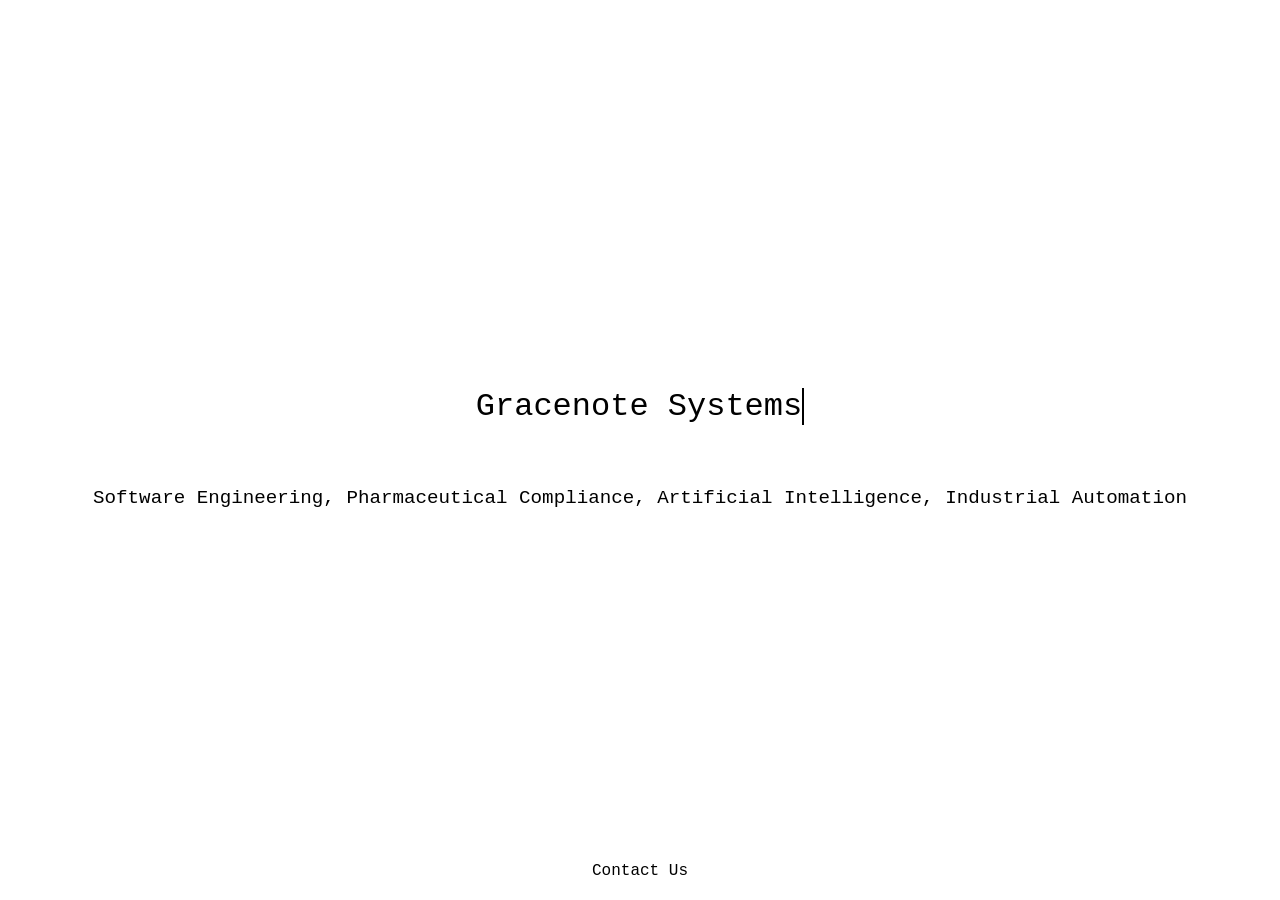
==== index.html @ 22320047 "added doc" ====
<!DOCTYPE html>
<html lang="en">

<head>
    <meta charset="UTF-8">
    <meta name="viewport" content="width=device-width, initial-scale=1.0">
    <title>Gracenote Systems</title>
    <style>
        /* Global styles */
        body {
            font-family: "Courier New", Courier, monospace;
            background-color: white;
            color: black;
            display: flex;
            justify-content: center;
            align-items: center;
            flex-direction: column;
            min-height: 100vh;
            margin: 0;
            padding: 0;
            position: relative;
            overflow: hidden;
        }

        /* Watermark effect */
        body::before {
            content: '';
            position: absolute;
            top: 0;
            left: 0;
            right: 0;
            bottom: 0;
            /* Uncomment the next line and provide image path for watermark */
            /* background-image: url('Fmajor.jpg'); */
            background-size: cover;
            background-repeat: no-repeat;
            background-position: center;
            opacity: 0.1;
            z-index: -1;
        }

        /* Main container for the typing effect */
        .container {
            text-align: center;
            font-size: 2em;
            font-family: "Courier New", Courier, monospace;
            position: relative;
            z-index: 1;
            padding: 20px;
            border-radius: 5px;
        }

        /* Typing effect */
        .typing {
            display: inline-block;
            overflow: hidden;
            white-space: nowrap;
            border-right: 2px solid black;
            animation: typing 3s steps(20, end) forwards, blink 0.7s step-end infinite;
        }

        @keyframes typing {
            from {
                width: 0;
            }

            to {
                width: 17ch;
            }
        }

        @keyframes blink {
            50% {
                border-color: transparent;
            }
        }

        /* Subtitle styling */
        .subtitle {
            text-align: center;
            margin-top: 10px;
            font-size: 1.2em;
            line-height: 1.5;
        }

        /* Navbar styling */
        .navbar {
            position: fixed;
            bottom: 20px;
            width: 100%;
            display: flex;
            justify-content: center;
            gap: 2em;
            z-index: 2;
        }

        .navbar a {
            text-decoration: none;
            color: black;
            font-weight: normal;
            font-size: 1em;
            transition: color 0.3s;
        }

        .navbar a:hover {
            color: limeblack;
        }

        /* Section styles for each page */
        section {
            height: 100vh;
            display: flex;
            justify-content: center;
            align-items: center;
            text-align: center;
            padding: 20px;
            background-color: #111;
            color: white;
        }

        /* Responsive design */
        @media (max-width: 768px) {
            .container {
                font-size: 1.5em;
                /* Scale down the text for smaller screens */
            }

            .subtitle {
                font-size: 1em;
                /* Adjust subtitle font size */
            }

            .navbar a {
                font-size: 0.9em;
                /* Slightly reduce navbar font size on smaller screens */
            }
        }

        @media (max-width: 480px) {
            .container {
                font-size: 1.2em;
                /* Further reduce for very small screens */
            }

            .subtitle {
                font-size: 0.9em;
            }

            .navbar a {
                font-size: 0.8em;
                /* Make navbar font smaller for better fit */
            }
        }
        /* Add this to the existing <style> section */

        /* Bounce animation */
        @keyframes bounce {
            0%, 20%, 50%, 80%, 100% {
                transform: translateY(0);
            }
            40% {
                transform: translateY(-30px);
            }
            60% {
                transform: translateY(-15px);
            }
        }

        /* Apply the bounce animation to the "Contact Us" link */
        .navbar a#email-link {
            animation: bounce 2s infinite 7s;
        }
    </style>
</head>

<body>

    <!-- Typing animation container -->
    <div class="container">
        <span class="typing">Gracenote Systems</span>
    </div>

    <!-- Subtitle below typing effect -->
    <div class="subtitle">
        <p>Software Engineering, Pharmaceutical Compliance, Artificial Intelligence, Industrial Automation</p>
    </div>

    <!-- Navbar at the bottom -->
    <div class="navbar">
        <!-- <a href="#about">About</a>
        <a href="#services">Services</a>
        <a href="#portfolio">Portfolio</a> -->
        <a href="#" id="email-link">Contact Us</a>
    </div>


    <script>
        // Obfuscating the email address in JavaScript
        document.getElementById('email-link').addEventListener('click', function () {
            var part1 = "info";
            var part2 = "gracenote.com";
            var email = part1 + "@" + part2;
            window.location.href = "mailto:" + email;
        });
    </script>

</body>

</html>
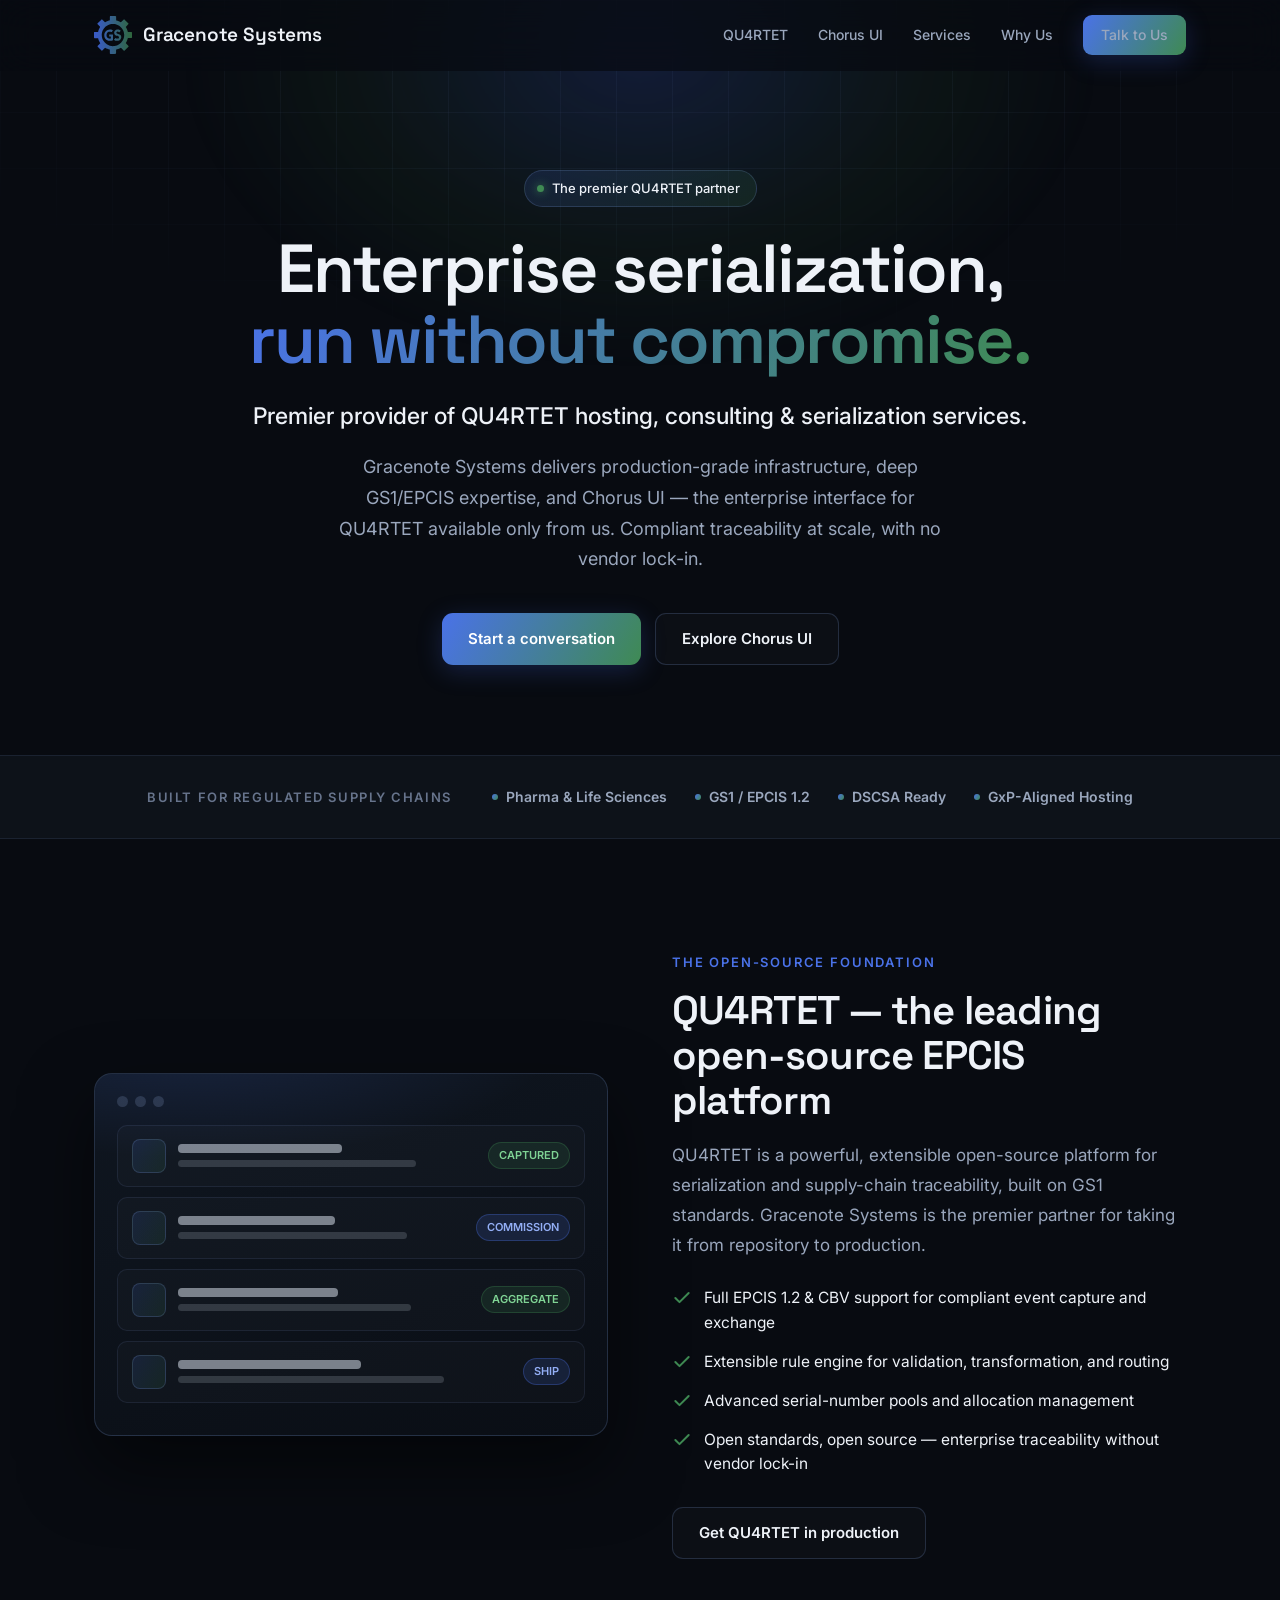
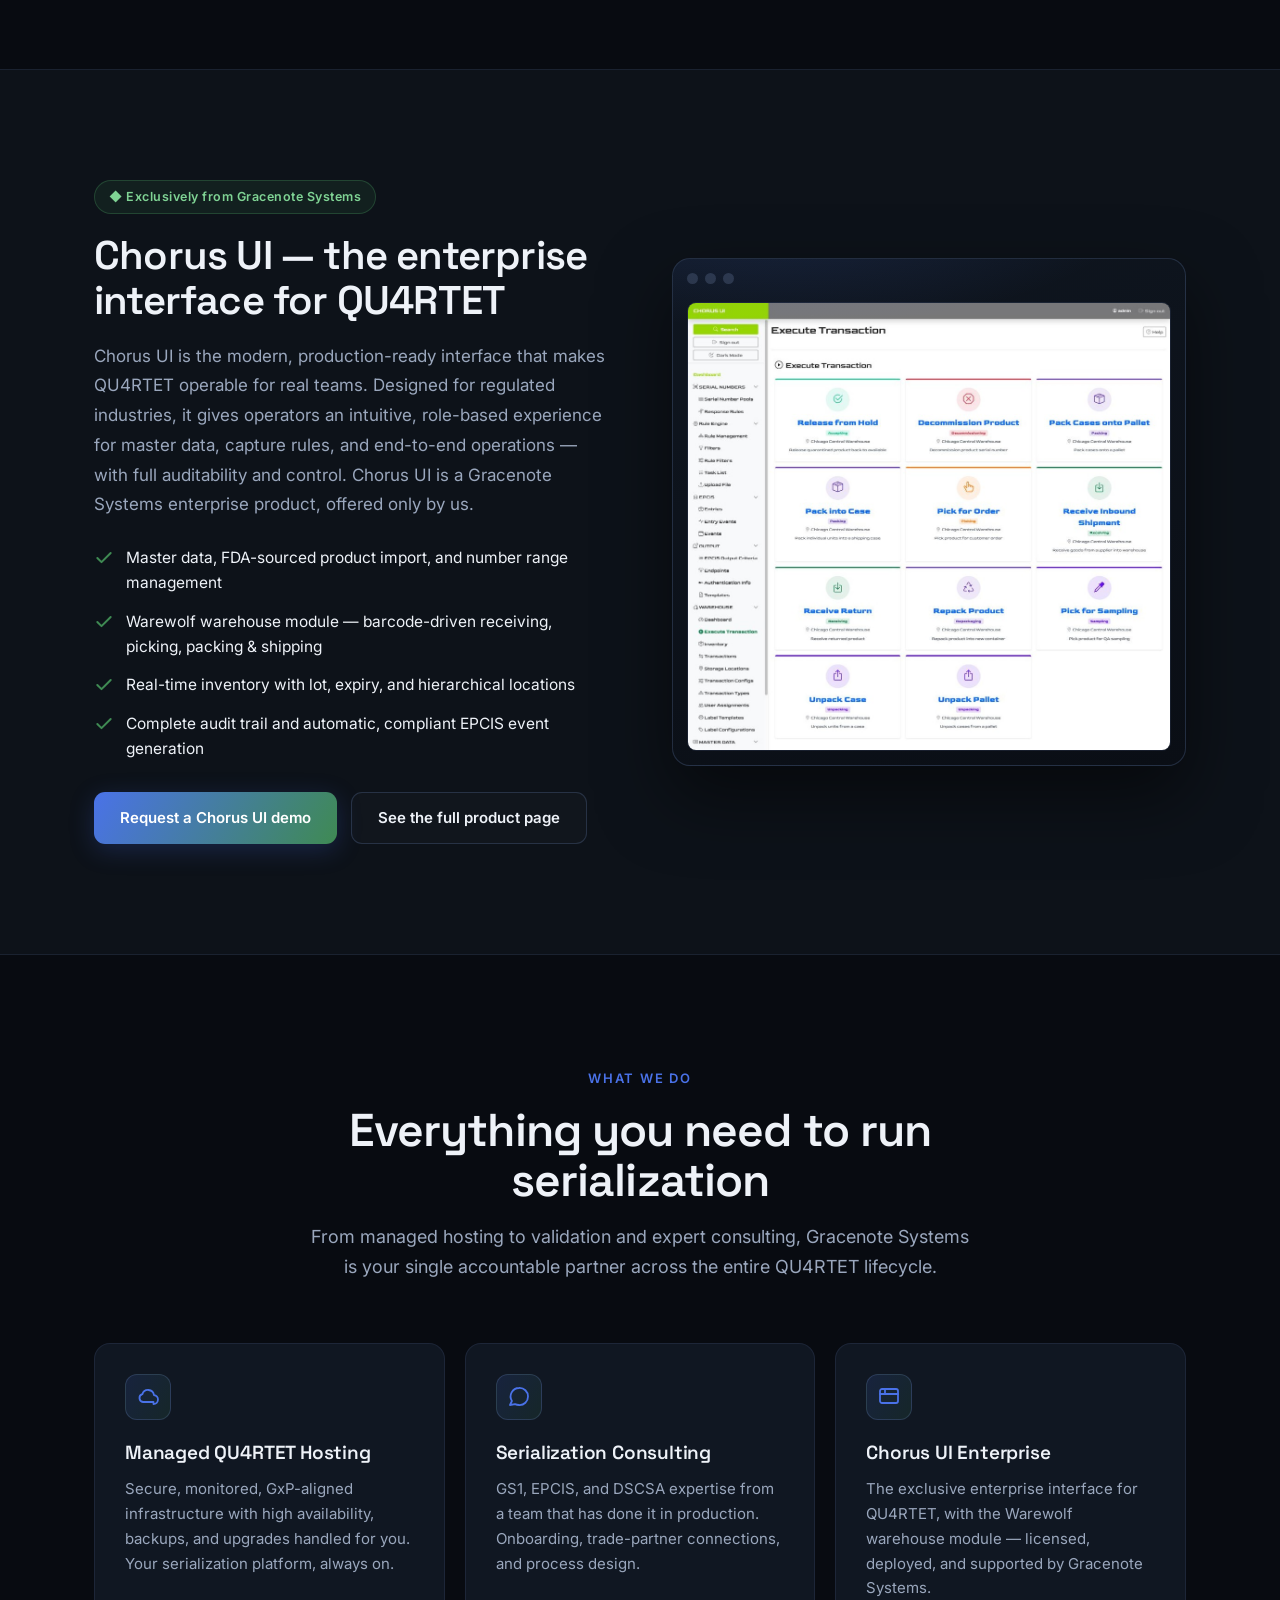
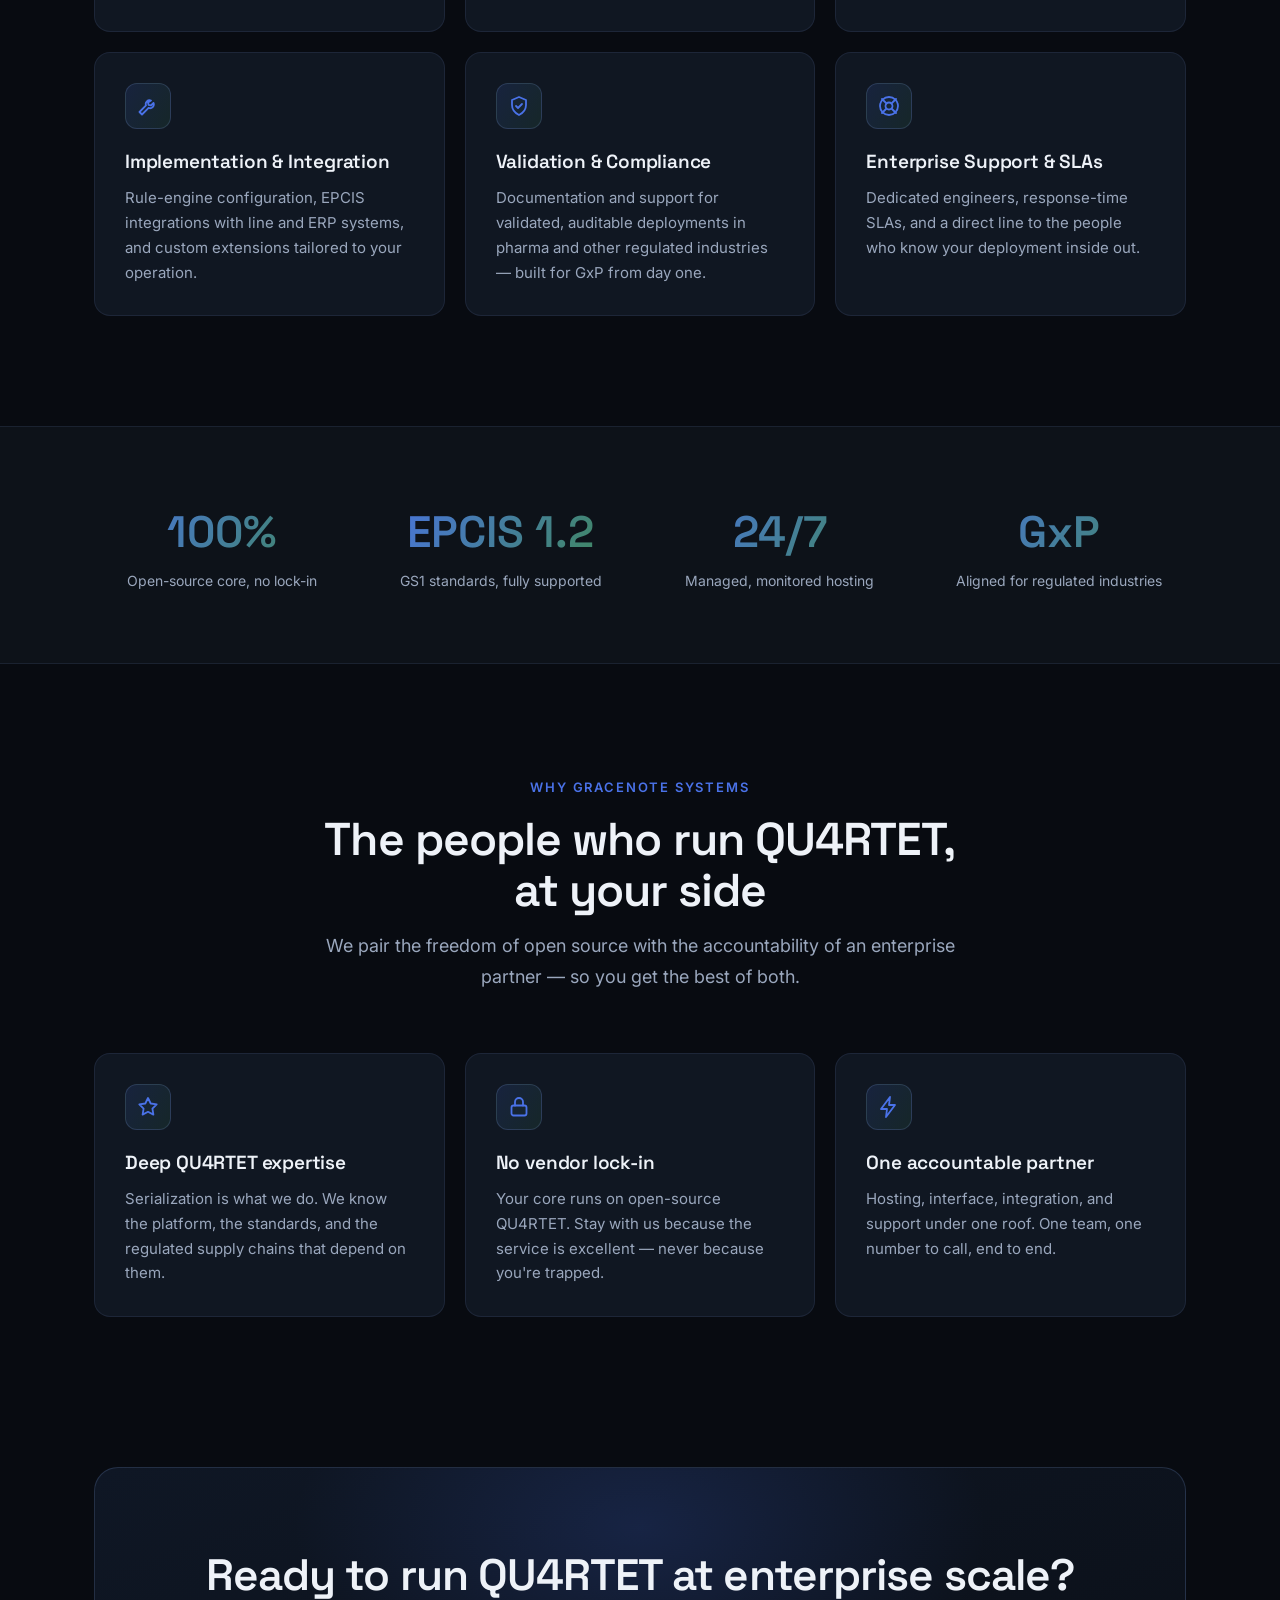
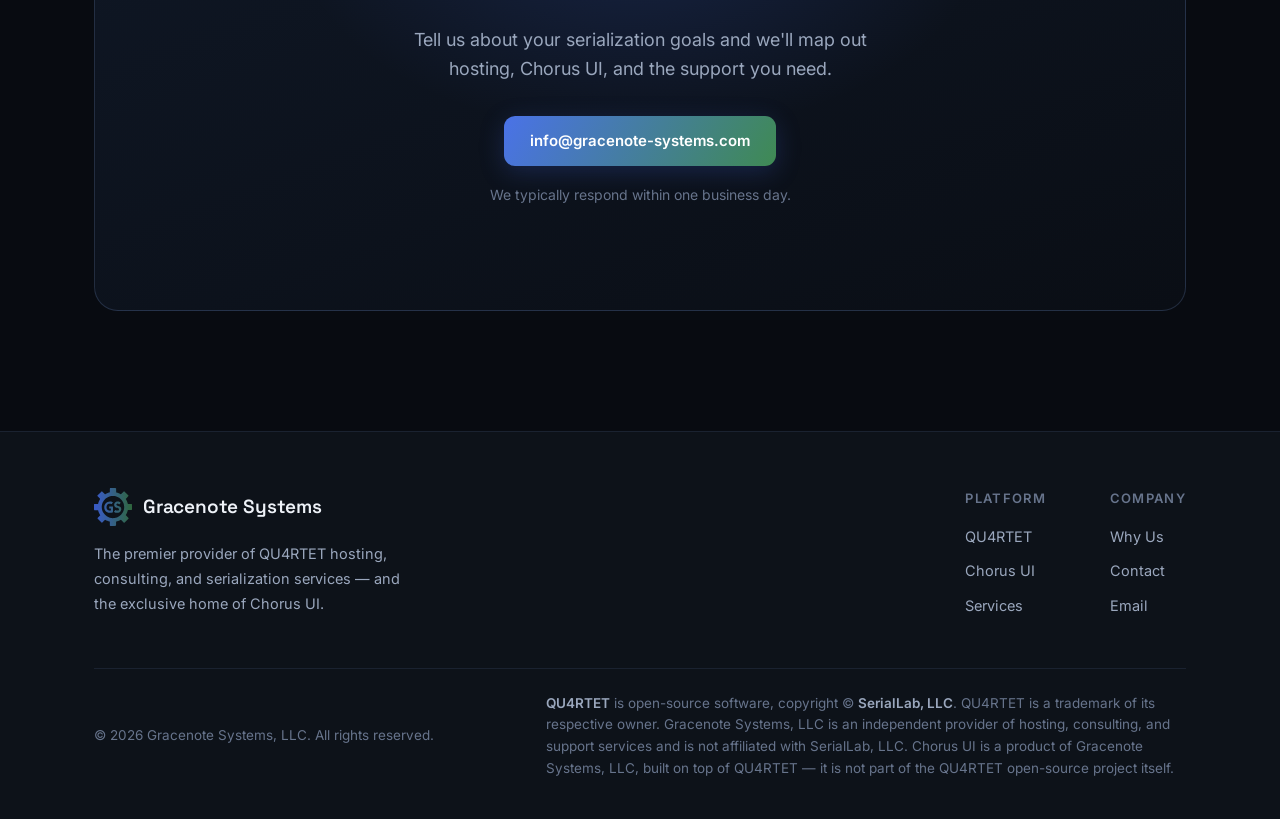
==== commit 27615572: "Replace site with new Gracenote Systems marketing site (QU4RTET services + Chorus UI page)" ====
--- a/index.html
+++ b/index.html
@@ -4,206 +4,317 @@
 <head>
     <meta charset="UTF-8">
     <meta name="viewport" content="width=device-width, initial-scale=1.0">
-    <title>Gracenote Systems</title>
-    <style>
-        /* Global styles */
-        body {
-            font-family: "Courier New", Courier, monospace;
-            background-color: white;
-            color: black;
-            display: flex;
-            justify-content: center;
-            align-items: center;
-            flex-direction: column;
-            min-height: 100vh;
-            margin: 0;
-            padding: 0;
-            position: relative;
-            overflow: hidden;
-        }
-
-        /* Watermark effect */
-        body::before {
-            content: '';
-            position: absolute;
-            top: 0;
-            left: 0;
-            right: 0;
-            bottom: 0;
-            /* Uncomment the next line and provide image path for watermark */
-            /* background-image: url('Fmajor.jpg'); */
-            background-size: cover;
-            background-repeat: no-repeat;
-            background-position: center;
-            opacity: 0.1;
-            z-index: -1;
-        }
-
-        /* Main container for the typing effect */
-        .container {
-            text-align: center;
-            font-size: 2em;
-            font-family: "Courier New", Courier, monospace;
-            position: relative;
-            z-index: 1;
-            padding: 20px;
-            border-radius: 5px;
-        }
-
-        /* Typing effect */
-        .typing {
-            display: inline-block;
-            overflow: hidden;
-            white-space: nowrap;
-            border-right: 2px solid black;
-            animation: typing 3s steps(20, end) forwards, blink 0.7s step-end infinite;
-        }
-
-        @keyframes typing {
-            from {
-                width: 0;
-            }
-
-            to {
-                width: 17ch;
-            }
-        }
-
-        @keyframes blink {
-            50% {
-                border-color: transparent;
-            }
-        }
-
-        /* Subtitle styling */
-        .subtitle {
-            text-align: center;
-            margin-top: 10px;
-            font-size: 1.2em;
-            line-height: 1.5;
-        }
-
-        /* Navbar styling */
-        .navbar {
-            position: fixed;
-            bottom: 20px;
-            width: 100%;
-            display: flex;
-            justify-content: center;
-            gap: 2em;
-            z-index: 2;
-        }
-
-        .navbar a {
-            text-decoration: none;
-            color: black;
-            font-weight: normal;
-            font-size: 1em;
-            transition: color 0.3s;
-        }
-
-        .navbar a:hover {
-            color: limeblack;
-        }
-
-        /* Section styles for each page */
-        section {
-            height: 100vh;
-            display: flex;
-            justify-content: center;
-            align-items: center;
-            text-align: center;
-            padding: 20px;
-            background-color: #111;
-            color: white;
-        }
-
-        /* Responsive design */
-        @media (max-width: 768px) {
-            .container {
-                font-size: 1.5em;
-                /* Scale down the text for smaller screens */
-            }
-
-            .subtitle {
-                font-size: 1em;
-                /* Adjust subtitle font size */
-            }
-
-            .navbar a {
-                font-size: 0.9em;
-                /* Slightly reduce navbar font size on smaller screens */
-            }
-        }
-
-        @media (max-width: 480px) {
-            .container {
-                font-size: 1.2em;
-                /* Further reduce for very small screens */
-            }
-
-            .subtitle {
-                font-size: 0.9em;
-            }
-
-            .navbar a {
-                font-size: 0.8em;
-                /* Make navbar font smaller for better fit */
-            }
-        }
-        /* Add this to the existing <style> section */
-
-        /* Bounce animation */
-        @keyframes bounce {
-            0%, 20%, 50%, 80%, 100% {
-                transform: translateY(0);
-            }
-            40% {
-                transform: translateY(-30px);
-            }
-            60% {
-                transform: translateY(-15px);
-            }
-        }
-
-        /* Apply the bounce animation to the "Contact Us" link */
-        .navbar a#email-link {
-            animation: bounce 2s infinite 7s;
-        }
-    </style>
+    <title>Gracenote Systems — Premier QU4RTET Hosting, Consulting &amp; Serialization</title>
+    <meta name="description"
+        content="Gracenote Systems is the premier provider of QU4RTET hosting, consulting, and serialization services — and the exclusive home of Chorus UI, the enterprise interface for QU4RTET.">
+    <meta property="og:title" content="Gracenote Systems — Premier QU4RTET Partner">
+    <meta property="og:description"
+        content="Managed QU4RTET hosting, expert serialization consulting, and Chorus UI — the enterprise interface offered only by Gracenote Systems.">
+    <meta property="og:type" content="website">
+    <link rel="icon" type="image/png" href="images/gs-mark.png">
+    <link rel="apple-touch-icon" href="images/gs-mark.png">
+    <link rel="preconnect" href="https://fonts.googleapis.com">
+    <link rel="preconnect" href="https://fonts.gstatic.com" crossorigin>
+    <link href="https://fonts.googleapis.com/css2?family=Inter:wght@400;500;600;700&family=Space+Grotesk:wght@400;500;600;700&display=swap"
+        rel="stylesheet">
+    <link rel="stylesheet" href="css/style.css">
 </head>
 
 <body>
 
-    <!-- Typing animation container -->
-    <div class="container">
-        <span class="typing">Gracenote Systems</span>
+    <!-- ── Nav ─────────────────────────────── -->
+    <nav class="nav" id="nav">
+        <div class="nav-inner">
+            <a href="#top" class="logo">
+                <img src="images/gs-mark.svg" alt="Gracenote Systems" class="logo-icon-img">
+                <span class="logo-text">Gracenote&nbsp;Systems</span>
+            </a>
+            <div class="nav-links" id="navLinks">
+                <a href="#qu4rtet">QU4RTET</a>
+                <a href="chorus-ui.html">Chorus&nbsp;UI</a>
+                <a href="#services">Services</a>
+                <a href="#why">Why Us</a>
+                <a href="#contact" class="btn btn-primary btn-small">Talk to Us</a>
+            </div>
+            <button class="nav-toggle" id="navToggle" aria-label="Menu">
+                <svg width="26" height="26" viewBox="0 0 24 24" fill="none" stroke="currentColor" stroke-width="2"><line x1="4" y1="7" x2="20" y2="7"/><line x1="4" y1="12" x2="20" y2="12"/><line x1="4" y1="17" x2="20" y2="17"/></svg>
+            </button>
+        </div>
+    </nav>
+
+    <!-- ── Hero ────────────────────────────── -->
+    <header class="hero" id="top">
+        <div class="hero-grid"></div>
+        <div class="hero-glow"></div>
+        <div class="container">
+            <div class="hero-inner">
+                <span class="hero-badge"><span class="dot"></span> The premier QU4RTET partner</span>
+                <h1>Enterprise serialization,<br><span class="grad-text">run without compromise.</span></h1>
+                <p class="hero-tagline">Premier provider of QU4RTET hosting, consulting &amp; serialization services.</p>
+                <p class="hero-sub">
+                    Gracenote Systems delivers production-grade infrastructure, deep GS1/EPCIS expertise,
+                    and Chorus&nbsp;UI — the enterprise interface for QU4RTET available only from us.
+                    Compliant traceability at scale, with no vendor lock-in.
+                </p>
+                <div class="hero-cta">
+                    <a href="#contact" class="btn btn-primary">Start a conversation</a>
+                    <a href="chorus-ui.html" class="btn btn-ghost">Explore Chorus&nbsp;UI</a>
+                </div>
+            </div>
+        </div>
+    </header>
+
+    <!-- ── Trust strip ─────────────────────── -->
+    <div class="trust">
+        <div class="container trust-inner">
+            <span class="trust-label">Built for regulated supply chains</span>
+            <div class="trust-tags">
+                <span>Pharma &amp; Life Sciences</span>
+                <span>GS1 / EPCIS 1.2</span>
+                <span>DSCSA Ready</span>
+                <span>GxP-Aligned Hosting</span>
+            </div>
+        </div>
     </div>
 
-    <!-- Subtitle below typing effect -->
-    <div class="subtitle">
-        <p>Software Engineering, Pharmaceutical Compliance, Artificial Intelligence, Industrial Automation</p>
+    <!-- ── QU4RTET ─────────────────────────── -->
+    <section class="section-pad" id="qu4rtet">
+        <div class="container">
+            <div class="split reverse reveal">
+                <div class="split-copy">
+                    <span class="eyebrow">The open-source foundation</span>
+                    <h2>QU4RTET — the leading open-source EPCIS platform</h2>
+                    <p>
+                        QU4RTET is a powerful, extensible open-source platform for serialization and
+                        supply-chain traceability, built on GS1 standards. Gracenote Systems is the premier
+                        partner for taking it from repository to production.
+                    </p>
+                    <ul class="check-list">
+                        <li><svg viewBox="0 0 24 24" fill="none" stroke="currentColor" stroke-width="2.4" stroke-linecap="round" stroke-linejoin="round"><polyline points="20 6 9 17 4 12"/></svg> Full EPCIS 1.2 &amp; CBV support for compliant event capture and exchange</li>
+                        <li><svg viewBox="0 0 24 24" fill="none" stroke="currentColor" stroke-width="2.4" stroke-linecap="round" stroke-linejoin="round"><polyline points="20 6 9 17 4 12"/></svg> Extensible rule engine for validation, transformation, and routing</li>
+                        <li><svg viewBox="0 0 24 24" fill="none" stroke="currentColor" stroke-width="2.4" stroke-linecap="round" stroke-linejoin="round"><polyline points="20 6 9 17 4 12"/></svg> Advanced serial-number pools and allocation management</li>
+                        <li><svg viewBox="0 0 24 24" fill="none" stroke="currentColor" stroke-width="2.4" stroke-linecap="round" stroke-linejoin="round"><polyline points="20 6 9 17 4 12"/></svg> Open standards, open source — enterprise traceability without vendor lock-in</li>
+                    </ul>
+                    <a href="#contact" class="btn btn-ghost">Get QU4RTET in production</a>
+                </div>
+                <div class="split-media">
+                    <div class="media-card">
+                        <div class="mc-bar"><i></i><i></i><i></i></div>
+                        <div class="mc-row"><span class="k"></span><span class="lines"><b></b><s></s></span><span class="pill">CAPTURED</span></div>
+                        <div class="mc-row"><span class="k"></span><span class="lines"><b></b><s></s></span><span class="pill blue">COMMISSION</span></div>
+                        <div class="mc-row"><span class="k"></span><span class="lines"><b></b><s></s></span><span class="pill">AGGREGATE</span></div>
+                        <div class="mc-row"><span class="k"></span><span class="lines"><b></b><s></s></span><span class="pill blue">SHIP</span></div>
+                    </div>
+                </div>
+            </div>
+        </div>
+    </section>
+
+    <!-- ── Chorus UI ───────────────────────── -->
+    <section class="section-pad services" id="chorus">
+        <div class="container">
+            <div class="split reveal">
+                <div class="split-copy">
+                    <span class="badge-pill">◆ Exclusively from Gracenote Systems</span>
+                    <h2>Chorus&nbsp;UI — the enterprise interface for QU4RTET</h2>
+                    <p>
+                        Chorus&nbsp;UI is the modern, production-ready interface that makes QU4RTET operable
+                        for real teams. Designed for regulated industries, it gives operators an intuitive,
+                        role-based experience for master data, capture rules, and end-to-end operations —
+                        with full auditability and control. Chorus&nbsp;UI is a Gracenote Systems enterprise
+                        product, offered only by us.
+                    </p>
+                    <ul class="check-list">
+                        <li><svg viewBox="0 0 24 24" fill="none" stroke="currentColor" stroke-width="2.4" stroke-linecap="round" stroke-linejoin="round"><polyline points="20 6 9 17 4 12"/></svg> Master data, FDA-sourced product import, and number range management</li>
+                        <li><svg viewBox="0 0 24 24" fill="none" stroke="currentColor" stroke-width="2.4" stroke-linecap="round" stroke-linejoin="round"><polyline points="20 6 9 17 4 12"/></svg> Warewolf warehouse module — barcode-driven receiving, picking, packing &amp; shipping</li>
+                        <li><svg viewBox="0 0 24 24" fill="none" stroke="currentColor" stroke-width="2.4" stroke-linecap="round" stroke-linejoin="round"><polyline points="20 6 9 17 4 12"/></svg> Real-time inventory with lot, expiry, and hierarchical locations</li>
+                        <li><svg viewBox="0 0 24 24" fill="none" stroke="currentColor" stroke-width="2.4" stroke-linecap="round" stroke-linejoin="round"><polyline points="20 6 9 17 4 12"/></svg> Complete audit trail and automatic, compliant EPCIS event generation</li>
+                    </ul>
+                    <div class="hero-cta" style="justify-content:flex-start;">
+                        <a href="#contact" class="btn btn-primary">Request a Chorus UI demo</a>
+                        <a href="chorus-ui.html" class="btn btn-ghost">See the full product page</a>
+                    </div>
+                </div>
+                <div class="split-media">
+                    <div class="media-card has-shot">
+                        <div class="mc-bar"><i></i><i></i><i></i></div>
+                        <img src="images/chorus/warehouse-execute.jpg" alt="Chorus UI warehouse execute-transaction screen with receiving, picking, packing, and shipping tiles" class="shot-img">
+                    </div>
+                </div>
+            </div>
+        </div>
+    </section>
+
+    <!-- ── Services ────────────────────────── -->
+    <section class="section-pad" id="services">
+        <div class="container">
+            <div class="section-head reveal">
+                <span class="eyebrow">What we do</span>
+                <h2>Everything you need to run serialization</h2>
+                <p>From managed hosting to validation and expert consulting, Gracenote Systems is your
+                   single accountable partner across the entire QU4RTET lifecycle.</p>
+            </div>
+            <div class="grid-3">
+                <div class="card reveal">
+                    <div class="card-icon"><svg viewBox="0 0 24 24" fill="none" stroke="currentColor" stroke-width="1.8" stroke-linecap="round" stroke-linejoin="round"><path d="M17.5 19a4.5 4.5 0 0 0 .5-8.97A6 6 0 0 0 6.34 9.2 4 4 0 0 0 7 17h10.5Z"/></svg></div>
+                    <h3>Managed QU4RTET Hosting</h3>
+                    <p>Secure, monitored, GxP-aligned infrastructure with high availability, backups, and
+                       upgrades handled for you. Your serialization platform, always on.</p>
+                </div>
+                <div class="card reveal">
+                    <div class="card-icon"><svg viewBox="0 0 24 24" fill="none" stroke="currentColor" stroke-width="1.8" stroke-linecap="round" stroke-linejoin="round"><path d="M21 11.5a8.38 8.38 0 0 1-9 8.5 9.5 9.5 0 0 1-4-.9L3 20l1.9-4A8.5 8.5 0 0 1 12 3a8.38 8.38 0 0 1 9 8.5Z"/></svg></div>
+                    <h3>Serialization Consulting</h3>
+                    <p>GS1, EPCIS, and DSCSA expertise from a team that has done it in production. Onboarding,
+                       trade-partner connections, and process design.</p>
+                </div>
+                <div class="card reveal">
+                    <div class="card-icon"><svg viewBox="0 0 24 24" fill="none" stroke="currentColor" stroke-width="1.8" stroke-linecap="round" stroke-linejoin="round"><rect x="3" y="4" width="18" height="14" rx="2"/><path d="M3 9h18M8 4v5"/></svg></div>
+                    <h3>Chorus UI Enterprise</h3>
+                    <p>The exclusive enterprise interface for QU4RTET, with the Warewolf warehouse module —
+                       licensed, deployed, and supported by Gracenote Systems.</p>
+                </div>
+                <div class="card reveal">
+                    <div class="card-icon"><svg viewBox="0 0 24 24" fill="none" stroke="currentColor" stroke-width="1.8" stroke-linecap="round" stroke-linejoin="round"><path d="M15 6.5a3.8 3.8 0 0 0-5 4.9L3.5 18l2.5 2.5 6.6-6.6a3.8 3.8 0 0 0 4.9-5l-2.6 2.6-2.3-.6-.6-2.3L15 6.5Z"/></svg></div>
+                    <h3>Implementation &amp; Integration</h3>
+                    <p>Rule-engine configuration, EPCIS integrations with line and ERP systems, and custom
+                       extensions tailored to your operation.</p>
+                </div>
+                <div class="card reveal">
+                    <div class="card-icon"><svg viewBox="0 0 24 24" fill="none" stroke="currentColor" stroke-width="1.8" stroke-linecap="round" stroke-linejoin="round"><path d="M12 3l7 3v5c0 4.5-3 8-7 10-4-2-7-5.5-7-10V6l7-3Z"/><path d="M9 12l2 2 4-4"/></svg></div>
+                    <h3>Validation &amp; Compliance</h3>
+                    <p>Documentation and support for validated, auditable deployments in pharma and other
+                       regulated industries — built for GxP from day one.</p>
+                </div>
+                <div class="card reveal">
+                    <div class="card-icon"><svg viewBox="0 0 24 24" fill="none" stroke="currentColor" stroke-width="1.8" stroke-linecap="round" stroke-linejoin="round"><circle cx="12" cy="12" r="9"/><circle cx="12" cy="12" r="3.5"/><path d="M5 5l4.5 4.5M14.5 14.5 19 19M19 5l-4.5 4.5M9.5 14.5 5 19"/></svg></div>
+                    <h3>Enterprise Support &amp; SLAs</h3>
+                    <p>Dedicated engineers, response-time SLAs, and a direct line to the people who know
+                       your deployment inside out.</p>
+                </div>
+            </div>
+        </div>
+    </section>
+
+    <!-- ── Stats ───────────────────────────── -->
+    <section class="stats services">
+        <div class="container">
+            <div class="stats-grid reveal">
+                <div><span class="stat-value grad-text">100%</span><span class="stat-label">Open-source core, no lock-in</span></div>
+                <div><span class="stat-value grad-text">EPCIS&nbsp;1.2</span><span class="stat-label">GS1 standards, fully supported</span></div>
+                <div><span class="stat-value grad-text">24/7</span><span class="stat-label">Managed, monitored hosting</span></div>
+                <div><span class="stat-value grad-text">GxP</span><span class="stat-label">Aligned for regulated industries</span></div>
+            </div>
+        </div>
+    </section>
+
+    <!-- ── Why Us ──────────────────────────── -->
+    <section class="section-pad" id="why">
+        <div class="container">
+            <div class="section-head reveal">
+                <span class="eyebrow">Why Gracenote Systems</span>
+                <h2>The people who run QU4RTET, at your side</h2>
+                <p>We pair the freedom of open source with the accountability of an enterprise partner —
+                   so you get the best of both.</p>
+            </div>
+            <div class="grid-3">
+                <div class="card reveal">
+                    <div class="card-icon"><svg viewBox="0 0 24 24" fill="none" stroke="currentColor" stroke-width="1.8" stroke-linecap="round" stroke-linejoin="round"><path d="M12 3l2.7 5.5 6 .9-4.3 4.2 1 6-5.4-2.8L6.6 19.6l1-6L3.3 9.4l6-.9L12 3Z"/></svg></div>
+                    <h3>Deep QU4RTET expertise</h3>
+                    <p>Serialization is what we do. We know the platform, the standards, and the regulated
+                       supply chains that depend on them.</p>
+                </div>
+                <div class="card reveal">
+                    <div class="card-icon"><svg viewBox="0 0 24 24" fill="none" stroke="currentColor" stroke-width="1.8" stroke-linecap="round" stroke-linejoin="round"><rect x="4.5" y="10.5" width="15" height="10" rx="2"/><path d="M8 10.5V7a4 4 0 0 1 8 0v3.5"/></svg></div>
+                    <h3>No vendor lock-in</h3>
+                    <p>Your core runs on open-source QU4RTET. Stay with us because the service is excellent —
+                       never because you're trapped.</p>
+                </div>
+                <div class="card reveal">
+                    <div class="card-icon"><svg viewBox="0 0 24 24" fill="none" stroke="currentColor" stroke-width="1.8" stroke-linecap="round" stroke-linejoin="round"><path d="M13 2 4 14h6l-1 8 9-12h-6l1-8Z"/></svg></div>
+                    <h3>One accountable partner</h3>
+                    <p>Hosting, interface, integration, and support under one roof. One team, one number to
+                       call, end to end.</p>
+                </div>
+            </div>
+        </div>
+    </section>
+
+    <!-- ── CTA ─────────────────────────────── -->
+    <div class="cta-wrap" id="contact">
+        <div class="container">
+            <div class="cta reveal">
+                <div class="cta-inner">
+                    <h2>Ready to run QU4RTET at enterprise scale?</h2>
+                    <p>Tell us about your serialization goals and we'll map out hosting, Chorus&nbsp;UI, and
+                       the support you need.</p>
+                    <a href="mailto:info@gracenote-systems.com" class="btn btn-primary">info@gracenote-systems.com</a>
+                    <p style="margin-top:18px; font-size:14px; color:var(--muted-2);">We typically respond within one business day.</p>
+                </div>
+            </div>
+        </div>
     </div>
 
-    <!-- Navbar at the bottom -->
-    <div class="navbar">
-        <!-- <a href="#about">About</a>
-        <a href="#services">Services</a>
-        <a href="#portfolio">Portfolio</a> -->
-        <a href="#" id="email-link">Contact Us</a>
-    </div>
-
+    <!-- ── Footer ──────────────────────────── -->
+    <footer class="footer">
+        <div class="container">
+            <div class="footer-top">
+                <div class="footer-brand">
+                    <a href="#top" class="logo">
+                        <img src="images/gs-mark.svg" alt="Gracenote Systems" class="logo-icon-img">
+                        <span class="logo-text">Gracenote&nbsp;Systems</span>
+                    </a>
+                    <p>The premier provider of QU4RTET hosting, consulting, and serialization services —
+                       and the exclusive home of Chorus&nbsp;UI.</p>
+                </div>
+                <div class="footer-cols">
+                    <div class="footer-col">
+                        <h4>Platform</h4>
+                        <a href="#qu4rtet">QU4RTET</a>
+                        <a href="chorus-ui.html">Chorus UI</a>
+                        <a href="#services">Services</a>
+                    </div>
+                    <div class="footer-col">
+                        <h4>Company</h4>
+                        <a href="#why">Why Us</a>
+                        <a href="#contact">Contact</a>
+                        <a href="mailto:info@gracenote-systems.com">Email</a>
+                    </div>
+                </div>
+            </div>
+            <div class="footer-bottom">
+                <p>© <span id="year"></span> Gracenote Systems, LLC. All rights reserved.</p>
+                <p class="fineprint">
+                    <strong>QU4RTET</strong> is open-source software, copyright &copy; <strong>SerialLab, LLC</strong>.
+                    QU4RTET is a trademark of its respective owner. Gracenote Systems, LLC is an independent
+                    provider of hosting, consulting, and support services and is not affiliated with SerialLab, LLC.
+                    Chorus&nbsp;UI is a product of Gracenote Systems, LLC, built on top of QU4RTET — it is not part
+                    of the QU4RTET open-source project itself.
+                </p>
+            </div>
+        </div>
+    </footer>
 
     <script>
-        // Obfuscating the email address in JavaScript
-        document.getElementById('email-link').addEventListener('click', function () {
-            var part1 = "info";
-            var part2 = "gracenote.com";
-            var email = part1 + "@" + part2;
-            window.location.href = "mailto:" + email;
-        });
+        // Nav: border on scroll + mobile toggle
+        const nav = document.getElementById('nav');
+        const onScroll = () => nav.classList.toggle('scrolled', window.scrollY > 12);
+        onScroll();
+        window.addEventListener('scroll', onScroll, { passive: true });
+
+        const toggle = document.getElementById('navToggle');
+        const links = document.getElementById('navLinks');
+        toggle.addEventListener('click', () => links.classList.toggle('open'));
+        links.querySelectorAll('a').forEach(a => a.addEventListener('click', () => links.classList.remove('open')));
+
+        // Year
+        document.getElementById('year').textContent = new Date().getFullYear();
+
+        // Reveal on scroll
+        const io = new IntersectionObserver((entries) => {
+            entries.forEach(e => { if (e.isIntersecting) { e.target.classList.add('in'); io.unobserve(e.target); } });
+        }, { threshold: 0.12, rootMargin: '0px 0px -40px 0px' });
+        document.querySelectorAll('.reveal').forEach(el => io.observe(el));
     </script>
-
 </body>
 
-</html>+</html>
--- a/css/style.css
+++ b/css/style.css
@@ -0,0 +1,271 @@
+/* ══════════════════════════════════════════════════════════════
+   Gracenote Systems — marketing site
+   Brand: blue #395bc3 → green #2f673d (from the GS gear logo)
+   ══════════════════════════════════════════════════════════════ */
+
+/* ── Reset & Base ─────────────────────────── */
+*, *::before, *::after { margin: 0; padding: 0; box-sizing: border-box; }
+html { scroll-behavior: smooth; }
+:root {
+    --blue:   #4a72e8;      /* brightened brand blue for dark bg */
+    --blue-2: #395bc3;      /* core brand blue */
+    --green:  #3f8a53;      /* brightened brand green */
+    --green-2:#2f673d;      /* core brand green */
+    --bg:     #080b11;
+    --bg-2:   #0d1219;
+    --panel:  #101722;
+    --line:   rgba(120, 150, 210, 0.12);
+    --line-2: rgba(120, 150, 210, 0.22);
+    --text:   #eef2f8;
+    --muted:  #9aa7bd;
+    --muted-2:#67748c;
+    --grad:   linear-gradient(120deg, var(--blue) 0%, var(--green) 100%);
+    --grad-soft: linear-gradient(120deg, rgba(74,114,232,0.14) 0%, rgba(63,138,83,0.14) 100%);
+}
+body {
+    font-family: 'Inter', -apple-system, BlinkMacSystemFont, 'Segoe UI', sans-serif;
+    background: var(--bg);
+    color: var(--text);
+    line-height: 1.6;
+    -webkit-font-smoothing: antialiased;
+    overflow-x: hidden;
+}
+a { color: inherit; text-decoration: none; }
+ul { list-style: none; }
+img, svg { max-width: 100%; display: block; }
+h1, h2, h3 { font-family: 'Space Grotesk', 'Inter', sans-serif; }
+
+.container { max-width: 1140px; margin: 0 auto; padding: 0 24px; }
+.grad-text {
+    background: var(--grad);
+    -webkit-background-clip: text; background-clip: text;
+    -webkit-text-fill-color: transparent; color: transparent;
+}
+.eyebrow {
+    display: inline-block; font-size: 13px; font-weight: 600; letter-spacing: 0.14em;
+    text-transform: uppercase; color: var(--blue); margin-bottom: 16px;
+}
+
+/* ── Nav ─────────────────────────────────── */
+.nav {
+    position: fixed; top: 0; left: 0; right: 0; z-index: 100;
+    background: rgba(8, 11, 17, 0.72);
+    backdrop-filter: blur(18px); -webkit-backdrop-filter: blur(18px);
+    border-bottom: 1px solid transparent;
+    transition: border-color 0.3s, background 0.3s;
+}
+.nav.scrolled { border-bottom-color: var(--line); background: rgba(8, 11, 17, 0.9); }
+.nav-inner {
+    max-width: 1140px; margin: 0 auto; padding: 0 24px;
+    display: flex; align-items: center; justify-content: space-between; height: 70px;
+}
+.logo { display: flex; align-items: center; gap: 11px; }
+.logo-icon-img { width: 38px; height: 38px; }
+.logo-text { font-family: 'Space Grotesk', sans-serif; font-size: 19px; font-weight: 600; letter-spacing: -0.01em; }
+.nav-links { display: flex; align-items: center; gap: 30px; }
+.nav-links a { font-size: 14px; font-weight: 500; color: var(--muted); transition: color 0.2s; }
+.nav-links a:hover { color: var(--text); }
+.nav-toggle { display: none; background: none; border: 0; color: var(--text); cursor: pointer; }
+
+/* ── Buttons ─────────────────────────────── */
+.btn {
+    display: inline-flex; align-items: center; justify-content: center; gap: 8px;
+    padding: 13px 26px; border-radius: 11px; font-weight: 600; font-size: 15px;
+    transition: transform 0.2s, box-shadow 0.2s, background 0.2s, border-color 0.2s;
+    cursor: pointer; white-space: nowrap;
+}
+.btn-small { padding: 9px 18px; font-size: 13.5px; border-radius: 9px; }
+.btn-primary { background: var(--grad); color: #fff; box-shadow: 0 6px 24px rgba(57, 91, 195, 0.28); }
+.btn-primary:hover { transform: translateY(-2px); box-shadow: 0 10px 30px rgba(57, 91, 195, 0.4); }
+.btn-ghost { border: 1px solid var(--line-2); color: var(--text); background: rgba(255,255,255,0.02); }
+.btn-ghost:hover { border-color: var(--blue); background: rgba(74, 114, 232, 0.08); }
+
+/* ── Hero ────────────────────────────────── */
+.hero { position: relative; padding: 170px 0 90px; overflow: hidden; }
+.hero-grid {
+    position: absolute; inset: 0; pointer-events: none; opacity: 0.5;
+    background-image:
+        linear-gradient(var(--line) 1px, transparent 1px),
+        linear-gradient(90deg, var(--line) 1px, transparent 1px);
+    background-size: 56px 56px;
+    -webkit-mask-image: radial-gradient(ellipse 80% 60% at 50% 0%, #000 40%, transparent 80%);
+    mask-image: radial-gradient(ellipse 80% 60% at 50% 0%, #000 40%, transparent 80%);
+}
+.hero-glow {
+    position: absolute; top: -260px; left: 50%; transform: translateX(-50%);
+    width: 900px; height: 620px; pointer-events: none;
+    background: radial-gradient(ellipse, rgba(57, 91, 195, 0.22) 0%, rgba(47,103,61,0.10) 45%, transparent 72%);
+    filter: blur(8px);
+}
+.hero-inner { position: relative; text-align: center; max-width: 820px; margin: 0 auto; }
+.hero-badge {
+    display: inline-flex; align-items: center; gap: 8px;
+    padding: 7px 16px 7px 12px; border-radius: 999px; margin-bottom: 26px;
+    background: var(--grad-soft); border: 1px solid var(--line-2);
+    font-size: 13px; font-weight: 500; color: var(--text);
+}
+.hero-badge .dot { width: 7px; height: 7px; border-radius: 50%; background: var(--green); box-shadow: 0 0 10px var(--green); }
+.hero h1 {
+    font-size: clamp(38px, 6.4vw, 68px); font-weight: 600; line-height: 1.05;
+    letter-spacing: -0.03em; margin-bottom: 22px;
+}
+.hero-tagline { font-size: clamp(18px, 2.4vw, 23px); color: var(--text); font-weight: 500; margin-bottom: 18px; }
+.hero-sub { font-size: 18px; color: var(--muted); max-width: 620px; margin: 0 auto 38px; line-height: 1.7; }
+.hero-cta { display: flex; gap: 14px; justify-content: center; flex-wrap: wrap; }
+
+/* ── Trust / logos strip ─────────────────── */
+.trust { border-top: 1px solid var(--line); border-bottom: 1px solid var(--line); background: var(--bg-2); }
+.trust-inner { padding: 30px 0; display: flex; align-items: center; justify-content: center; gap: 14px 40px; flex-wrap: wrap; }
+.trust-label { font-size: 13px; letter-spacing: 0.12em; text-transform: uppercase; color: var(--muted-2); font-weight: 600; }
+.trust-tags { display: flex; gap: 12px 28px; flex-wrap: wrap; justify-content: center; }
+.trust-tags span { font-size: 14px; font-weight: 600; color: var(--muted); display: flex; align-items: center; gap: 8px; }
+.trust-tags span::before { content: ''; width: 6px; height: 6px; border-radius: 50%; background: var(--grad); }
+
+/* ── Section shells ──────────────────────── */
+section { position: relative; }
+.section-pad { padding: 110px 0; }
+.section-head { text-align: center; max-width: 660px; margin: 0 auto 60px; }
+.section-head h2 { font-size: clamp(30px, 4.4vw, 46px); font-weight: 600; letter-spacing: -0.02em; line-height: 1.1; margin-bottom: 16px; }
+.section-head p { font-size: 18px; color: var(--muted); line-height: 1.7; }
+
+/* ── Feature grid ────────────────────────── */
+.grid-3 { display: grid; grid-template-columns: repeat(3, 1fr); gap: 20px; }
+.grid-2 { display: grid; grid-template-columns: repeat(2, 1fr); gap: 20px; }
+.card {
+    background: var(--panel); border: 1px solid var(--line);
+    border-radius: 16px; padding: 30px; transition: transform 0.25s, border-color 0.25s, background 0.25s;
+}
+.card:hover { transform: translateY(-4px); border-color: var(--line-2); background: #121a26; }
+.card-icon {
+    width: 46px; height: 46px; border-radius: 12px; display: flex; align-items: center; justify-content: center;
+    background: var(--grad-soft); border: 1px solid var(--line-2); margin-bottom: 18px;
+    color: var(--blue);
+}
+.card-icon svg { width: 24px; height: 24px; }
+.card h3 { font-size: 19px; font-weight: 600; margin-bottom: 9px; letter-spacing: -0.01em; }
+.card p { font-size: 15px; color: var(--muted); line-height: 1.65; }
+
+/* ── Split / showcase rows ───────────────── */
+.split { display: grid; grid-template-columns: 1fr 1fr; gap: 64px; align-items: center; }
+.split.reverse .split-media { order: -1; }
+.split-copy h2 { font-size: clamp(28px, 3.8vw, 40px); font-weight: 600; letter-spacing: -0.02em; line-height: 1.12; margin-bottom: 18px; }
+.split-copy > p { font-size: 17px; color: var(--muted); line-height: 1.75; margin-bottom: 26px; }
+.check-list { display: flex; flex-direction: column; gap: 14px; margin-bottom: 30px; }
+.check-list li { display: flex; gap: 12px; align-items: flex-start; font-size: 15.5px; color: var(--text); }
+.check-list li svg { flex: 0 0 auto; width: 20px; height: 20px; margin-top: 2px; color: var(--green); }
+
+/* exclusive badge */
+.badge-pill {
+    display: inline-flex; align-items: center; gap: 8px; padding: 6px 14px; border-radius: 999px;
+    background: rgba(63, 138, 83, 0.12); border: 1px solid rgba(63, 138, 83, 0.35);
+    color: #7fd394; font-size: 12.5px; font-weight: 600; letter-spacing: 0.04em; margin-bottom: 20px;
+}
+
+/* media card mock */
+.media-card {
+    position: relative; border-radius: 18px; border: 1px solid var(--line-2);
+    background: linear-gradient(160deg, #0f1620 0%, #0a0e15 100%);
+    padding: 22px; overflow: hidden; box-shadow: 0 30px 70px rgba(0,0,0,0.5);
+}
+.media-card::before {
+    content: ''; position: absolute; inset: 0; pointer-events: none;
+    background: radial-gradient(600px 200px at 20% -10%, rgba(74,114,232,0.16), transparent 60%);
+}
+.mc-bar { display: flex; align-items: center; gap: 7px; margin-bottom: 18px; }
+.mc-bar i { width: 11px; height: 11px; border-radius: 50%; background: #2a3444; display: block; }
+.mc-row { display: flex; align-items: center; gap: 12px; padding: 13px 14px; border-radius: 10px; background: rgba(255,255,255,0.02); border: 1px solid var(--line); margin-bottom: 10px; }
+.mc-row .k { width: 34px; height: 34px; border-radius: 8px; background: var(--grad-soft); border: 1px solid var(--line-2); flex: 0 0 auto; }
+.mc-row .lines { flex: 1; }
+.mc-row .lines b { display: block; height: 9px; width: 55%; border-radius: 4px; background: rgba(230,238,250,0.5); margin-bottom: 7px; }
+.mc-row .lines s { display: block; height: 7px; width: 80%; border-radius: 4px; background: rgba(230,238,250,0.16); text-decoration: none; }
+.mc-row .pill { font-size: 11px; font-weight: 600; padding: 4px 10px; border-radius: 999px; background: rgba(63,138,83,0.15); color: #7fd394; border: 1px solid rgba(63,138,83,0.3); }
+.mc-row .pill.blue { background: rgba(74,114,232,0.15); color: #93aef5; border-color: rgba(74,114,232,0.3); }
+
+/* ── Product screenshots (media-card w/ real image) ─ */
+.media-card.has-shot { padding: 14px; }
+.media-card .shot-img { display: block; width: 100%; border-radius: 9px; border: 1px solid var(--line); }
+.shot-caption { margin-top: 16px; font-size: 13.5px; color: var(--muted-2); text-align: center; }
+.shot-caption b { color: var(--muted); font-weight: 600; }
+
+/* ── Highlight / comparison cards ────────── */
+.mini-badge {
+    display: inline-flex; align-items: center; gap: 6px; font-size: 11px; font-weight: 700;
+    letter-spacing: 0.05em; text-transform: uppercase; padding: 5px 12px; border-radius: 999px;
+    background: rgba(63, 138, 83, 0.15); color: #7fd394; border: 1px solid rgba(63, 138, 83, 0.32);
+    margin-bottom: 16px;
+}
+.card.highlight {
+    border-color: rgba(63, 138, 83, 0.4);
+    background: linear-gradient(160deg, rgba(63, 138, 83, 0.10) 0%, var(--panel) 55%);
+}
+.card.highlight:hover { border-color: rgba(63, 138, 83, 0.55); }
+.card-list { display: flex; flex-direction: column; gap: 10px; margin-top: 16px; }
+.card-list li { display: flex; gap: 10px; align-items: flex-start; font-size: 14.5px; color: var(--muted); }
+.card-list li svg { flex: 0 0 auto; width: 17px; height: 17px; margin-top: 2px; color: var(--green); }
+
+/* ── Services ────────────────────────────── */
+.services { background: var(--bg-2); border-top: 1px solid var(--line); border-bottom: 1px solid var(--line); }
+
+/* ── Stats band ──────────────────────────── */
+.stats { padding: 70px 0; }
+.stats-grid { display: grid; grid-template-columns: repeat(4, 1fr); gap: 24px; text-align: center; }
+.stat-value { display: block; font-family: 'Space Grotesk', sans-serif; font-size: clamp(30px, 4vw, 44px); font-weight: 600; }
+.stat-label { font-size: 14px; color: var(--muted); margin-top: 6px; }
+
+/* ── CTA ─────────────────────────────────── */
+.cta-wrap { padding: 40px 0 120px; }
+.cta {
+    position: relative; overflow: hidden; text-align: center;
+    border: 1px solid var(--line-2); border-radius: 24px; padding: 72px 32px;
+    background: linear-gradient(160deg, #0f1725 0%, #0a0e15 100%);
+}
+.cta::before { content:''; position:absolute; top:-150px; left:50%; transform:translateX(-50%); width:700px; height:420px; background: radial-gradient(ellipse, rgba(57,91,195,0.22), transparent 70%); pointer-events:none; }
+.cta-inner { position: relative; }
+.cta h2 { font-size: clamp(28px, 4vw, 44px); font-weight: 600; letter-spacing: -0.02em; margin-bottom: 16px; }
+.cta p { font-size: 18px; color: var(--muted); max-width: 520px; margin: 0 auto 32px; }
+
+/* ── Footer ──────────────────────────────── */
+.footer { border-top: 1px solid var(--line); background: var(--bg-2); padding: 56px 0 40px; }
+.footer-top { display: flex; justify-content: space-between; gap: 40px; flex-wrap: wrap; margin-bottom: 40px; }
+.footer-brand { max-width: 320px; }
+.footer-brand .logo { margin-bottom: 16px; }
+.footer-brand p { font-size: 14.5px; color: var(--muted); line-height: 1.7; }
+.footer-cols { display: flex; gap: 64px; flex-wrap: wrap; }
+.footer-col h4 { font-size: 13px; text-transform: uppercase; letter-spacing: 0.1em; color: var(--muted-2); margin-bottom: 16px; font-weight: 600; }
+.footer-col a { display: block; font-size: 14.5px; color: var(--muted); margin-bottom: 11px; transition: color 0.2s; }
+.footer-col a:hover { color: var(--text); }
+.footer-bottom { border-top: 1px solid var(--line); padding-top: 24px; display: flex; justify-content: space-between; gap: 12px; flex-wrap: wrap; align-items: center; }
+.footer-bottom p { font-size: 13.5px; color: var(--muted-2); }
+.fineprint { font-size: 12.5px; color: var(--muted-2); line-height: 1.6; max-width: 640px; }
+.fineprint strong { color: var(--muted); font-weight: 600; }
+
+/* ── Reveal animation ────────────────────── */
+.reveal { opacity: 0; transform: translateY(24px); transition: opacity 0.7s ease, transform 0.7s ease; }
+.reveal.in { opacity: 1; transform: none; }
+
+/* ── Responsive ──────────────────────────── */
+@media (max-width: 900px) {
+    .split { grid-template-columns: 1fr; gap: 36px; }
+    .split.reverse .split-media { order: 0; }
+    .grid-3 { grid-template-columns: 1fr 1fr; }
+    .stats-grid { grid-template-columns: 1fr 1fr; gap: 32px 24px; }
+}
+@media (max-width: 720px) {
+    .nav-links { display: none; }
+    .nav-links.open {
+        display: flex; flex-direction: column; align-items: flex-start; gap: 18px;
+        position: absolute; top: 70px; left: 0; right: 0; padding: 22px 24px 26px;
+        background: rgba(8,11,17,0.97); border-bottom: 1px solid var(--line);
+    }
+    .nav-toggle { display: block; }
+    .grid-3, .grid-2 { grid-template-columns: 1fr; }
+    .hero { padding: 140px 0 70px; }
+    .section-pad { padding: 80px 0; }
+}
+@media (max-width: 480px) {
+    .stats-grid { grid-template-columns: 1fr 1fr; }
+}
+@media (prefers-reduced-motion: reduce) {
+    .reveal { opacity: 1; transform: none; transition: none; }
+    html { scroll-behavior: auto; }
+}
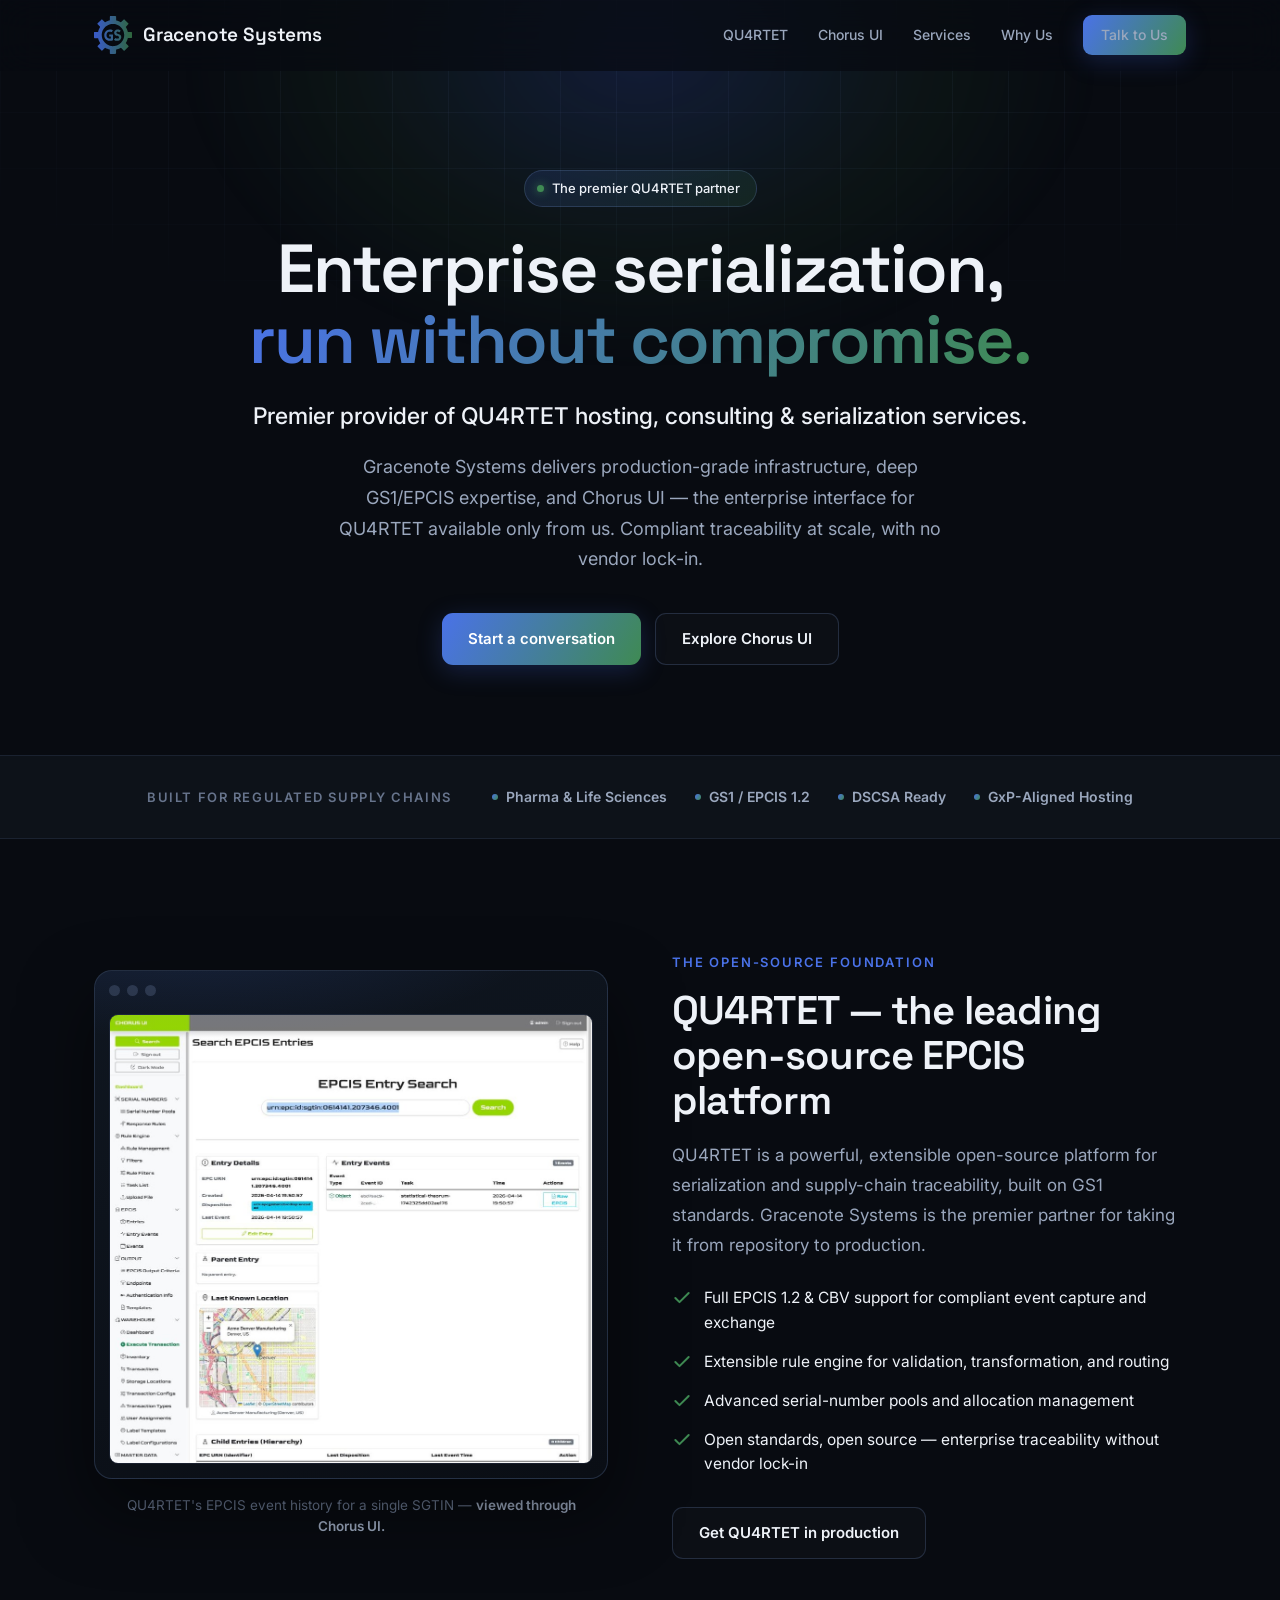
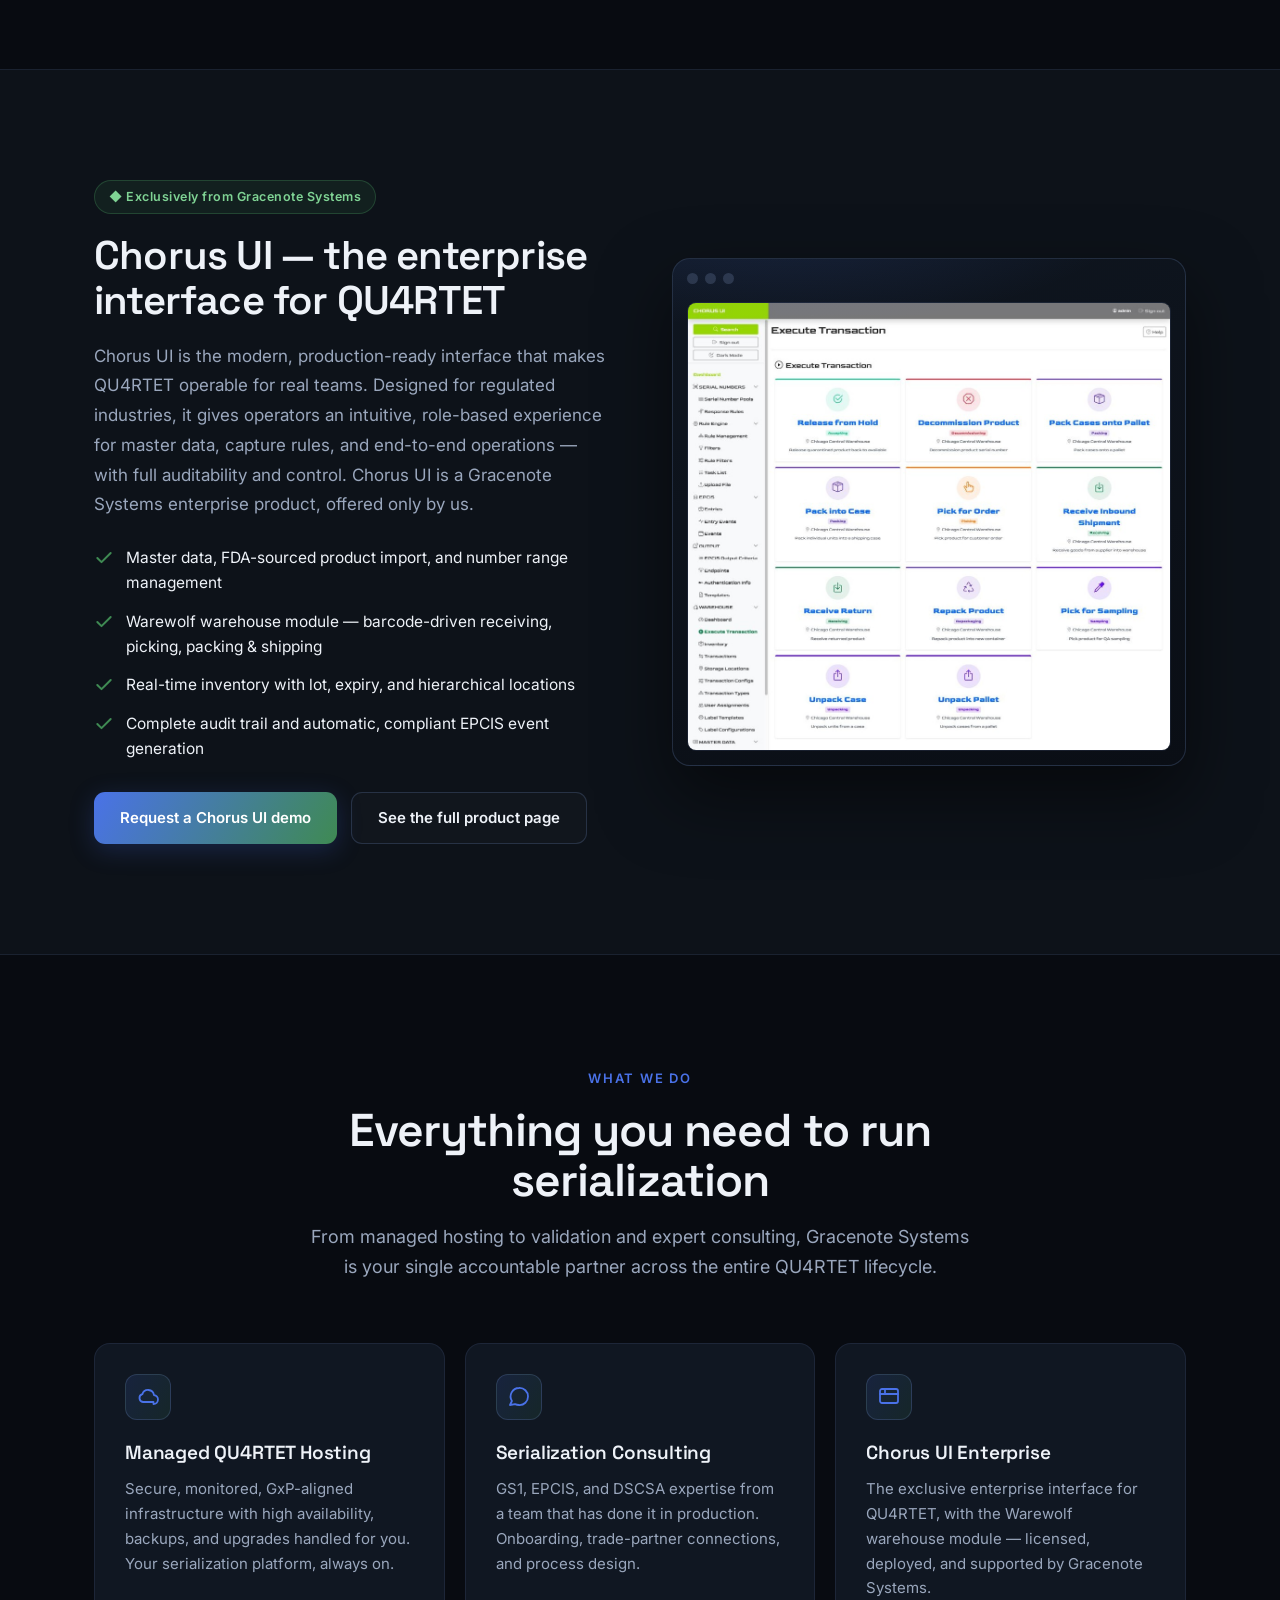
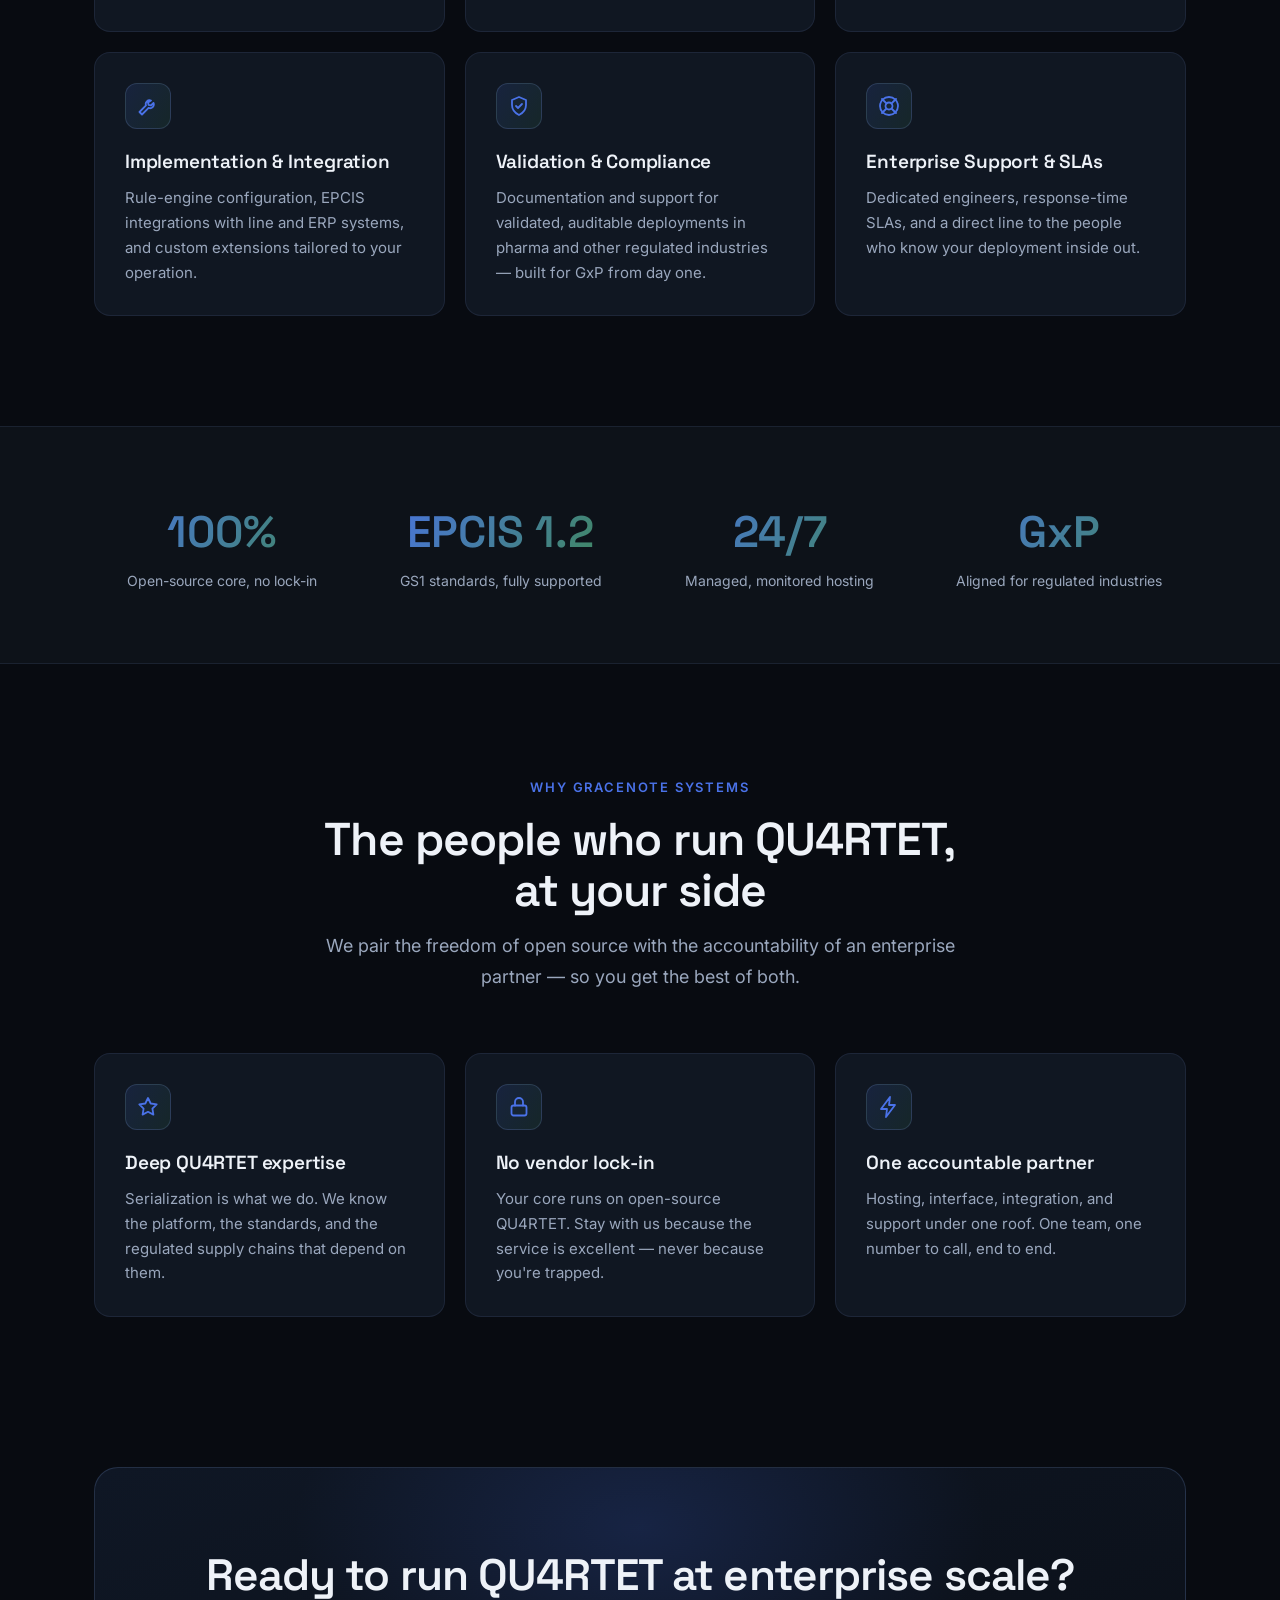
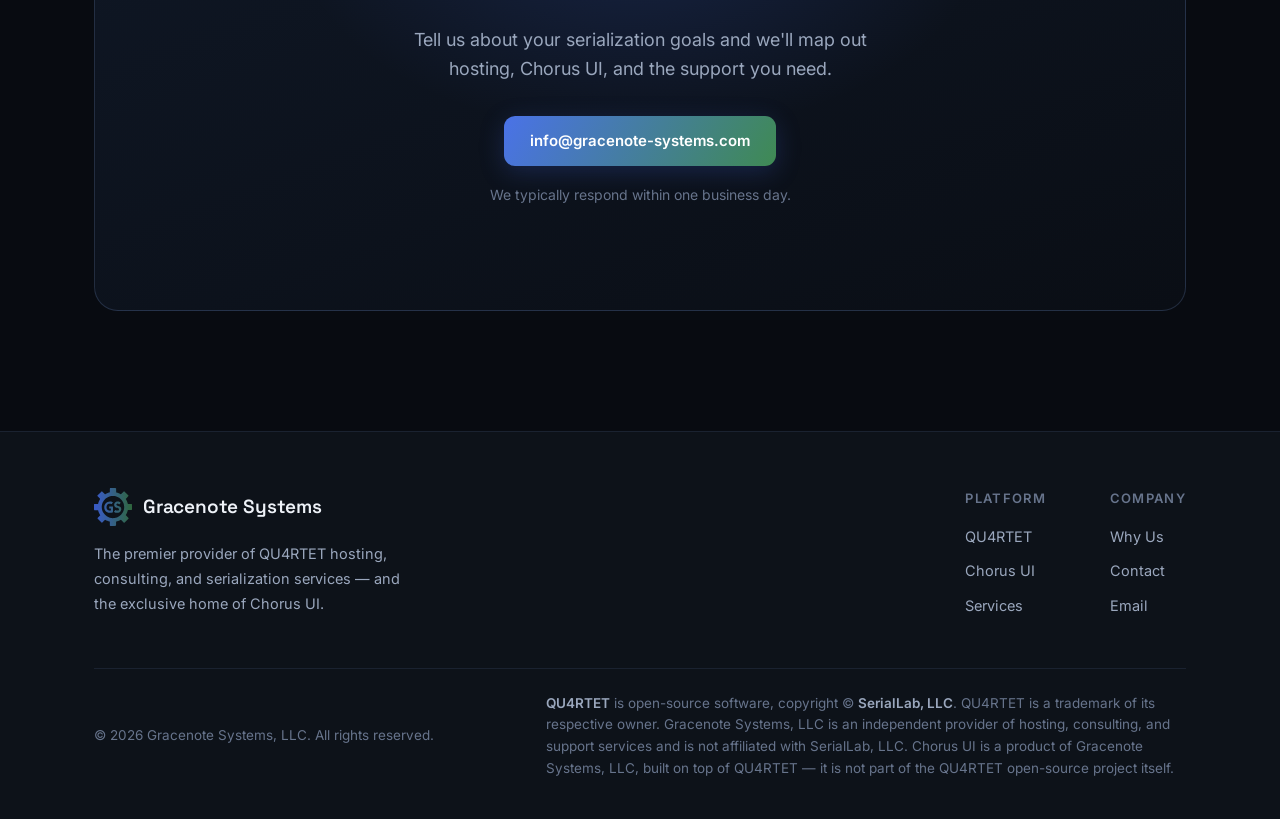
==== commit 1b3c04d1: "Show a Chorus UI EPCIS screenshot in the QU4RTET section instead of the placeholder mock" ====
--- a/index.html
+++ b/index.html
@@ -98,13 +98,13 @@
                     <a href="#contact" class="btn btn-ghost">Get QU4RTET in production</a>
                 </div>
                 <div class="split-media">
-                    <div class="media-card">
+                    <div class="media-card has-shot">
                         <div class="mc-bar"><i></i><i></i><i></i></div>
-                        <div class="mc-row"><span class="k"></span><span class="lines"><b></b><s></s></span><span class="pill">CAPTURED</span></div>
-                        <div class="mc-row"><span class="k"></span><span class="lines"><b></b><s></s></span><span class="pill blue">COMMISSION</span></div>
-                        <div class="mc-row"><span class="k"></span><span class="lines"><b></b><s></s></span><span class="pill">AGGREGATE</span></div>
-                        <div class="mc-row"><span class="k"></span><span class="lines"><b></b><s></s></span><span class="pill blue">SHIP</span></div>
-                    </div>
+                        <img src="images/chorus/epcis-search-map.jpg"
+                             alt="EPCIS entry search in Chorus UI showing an SGTIN's entry details, event history, and a live map of its last known location"
+                             class="shot-img" loading="lazy">
+                    </div>
+                    <p class="shot-caption">QU4RTET's EPCIS event history for a single SGTIN — <b>viewed through Chorus&nbsp;UI.</b></p>
                 </div>
             </div>
         </div>
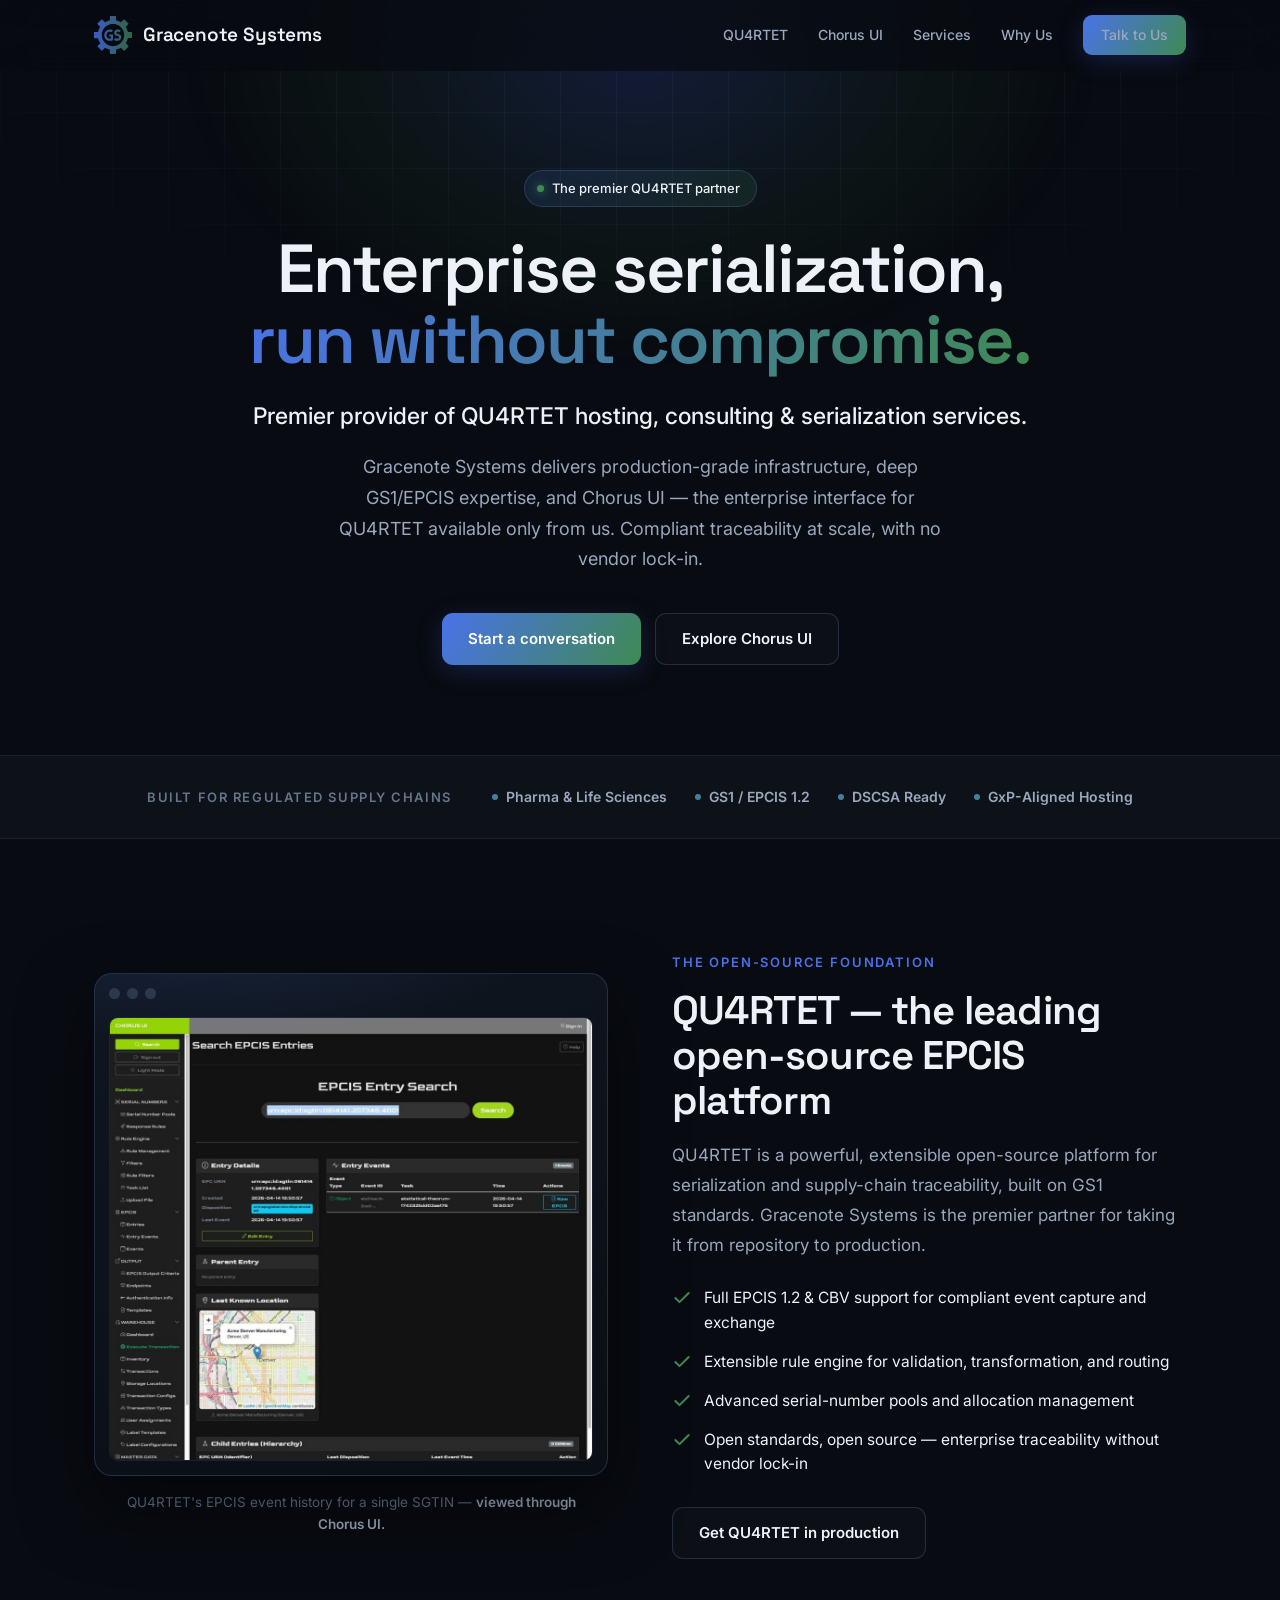
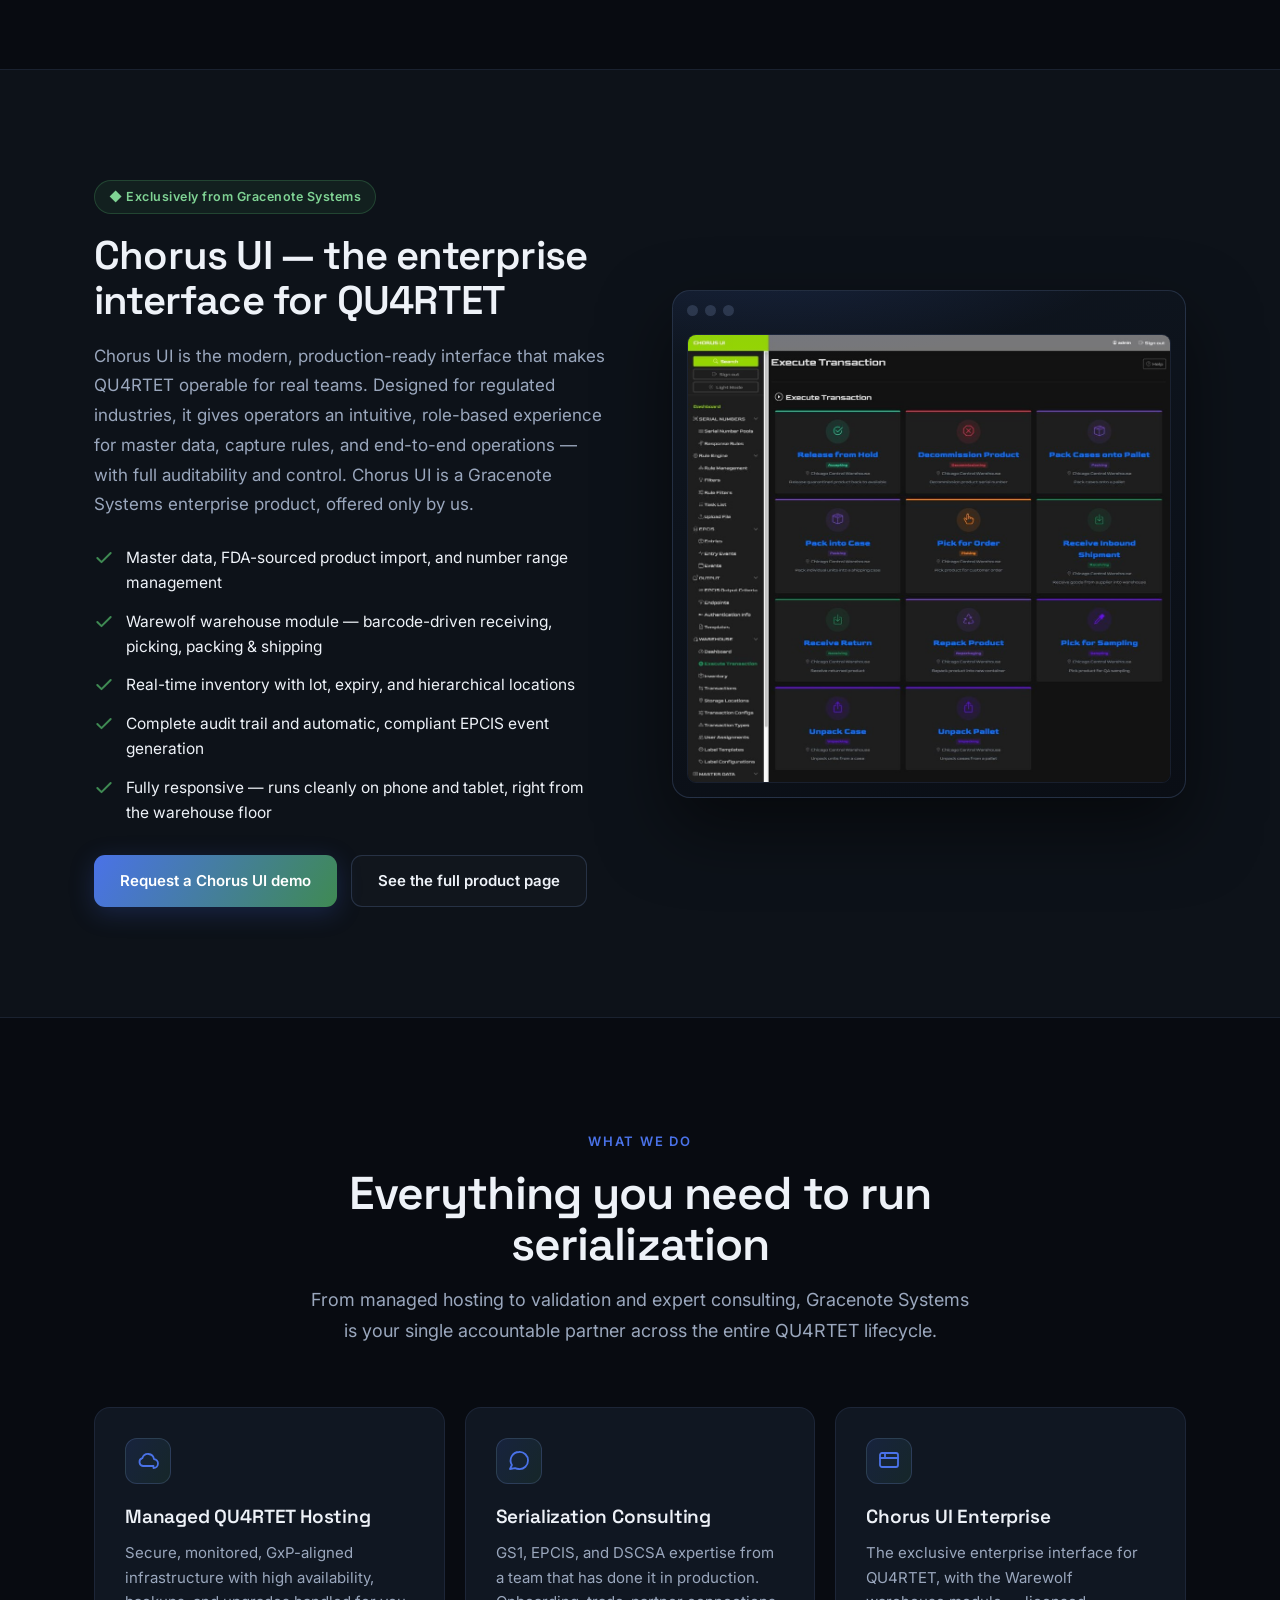
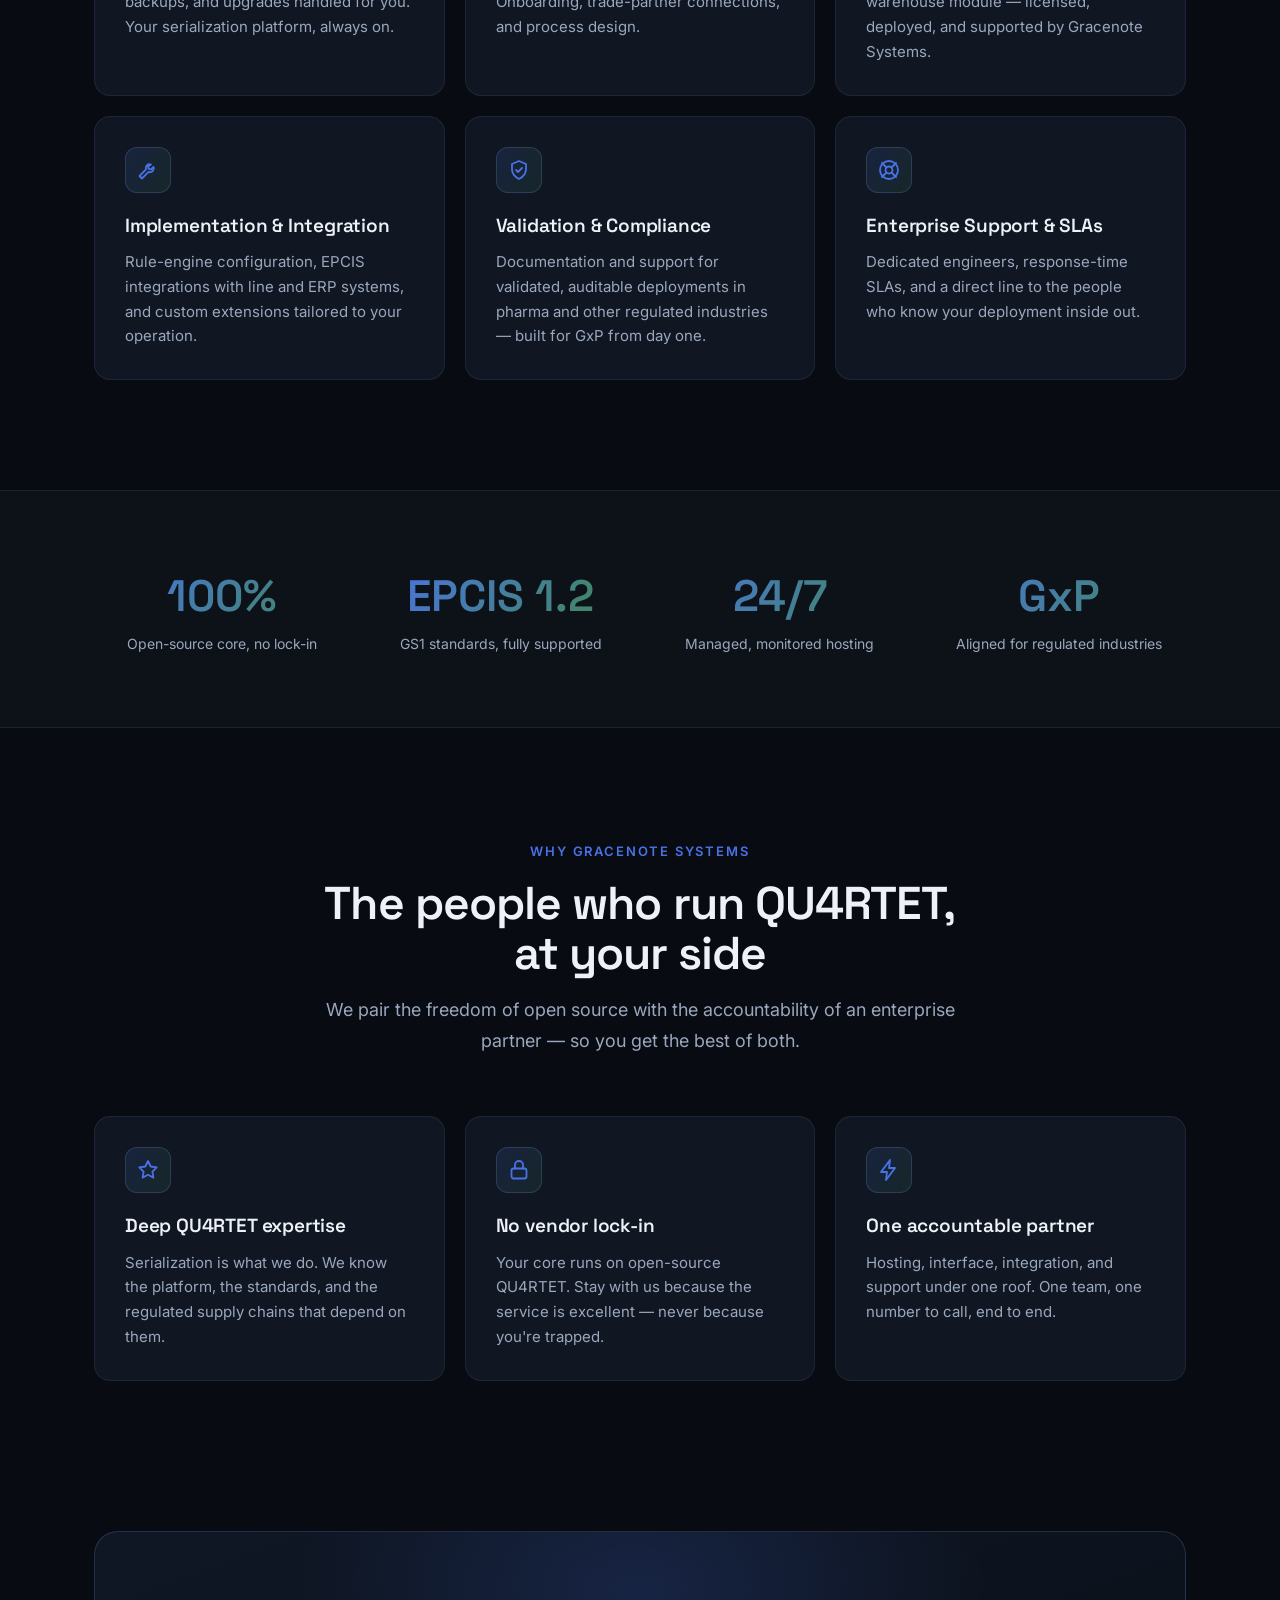
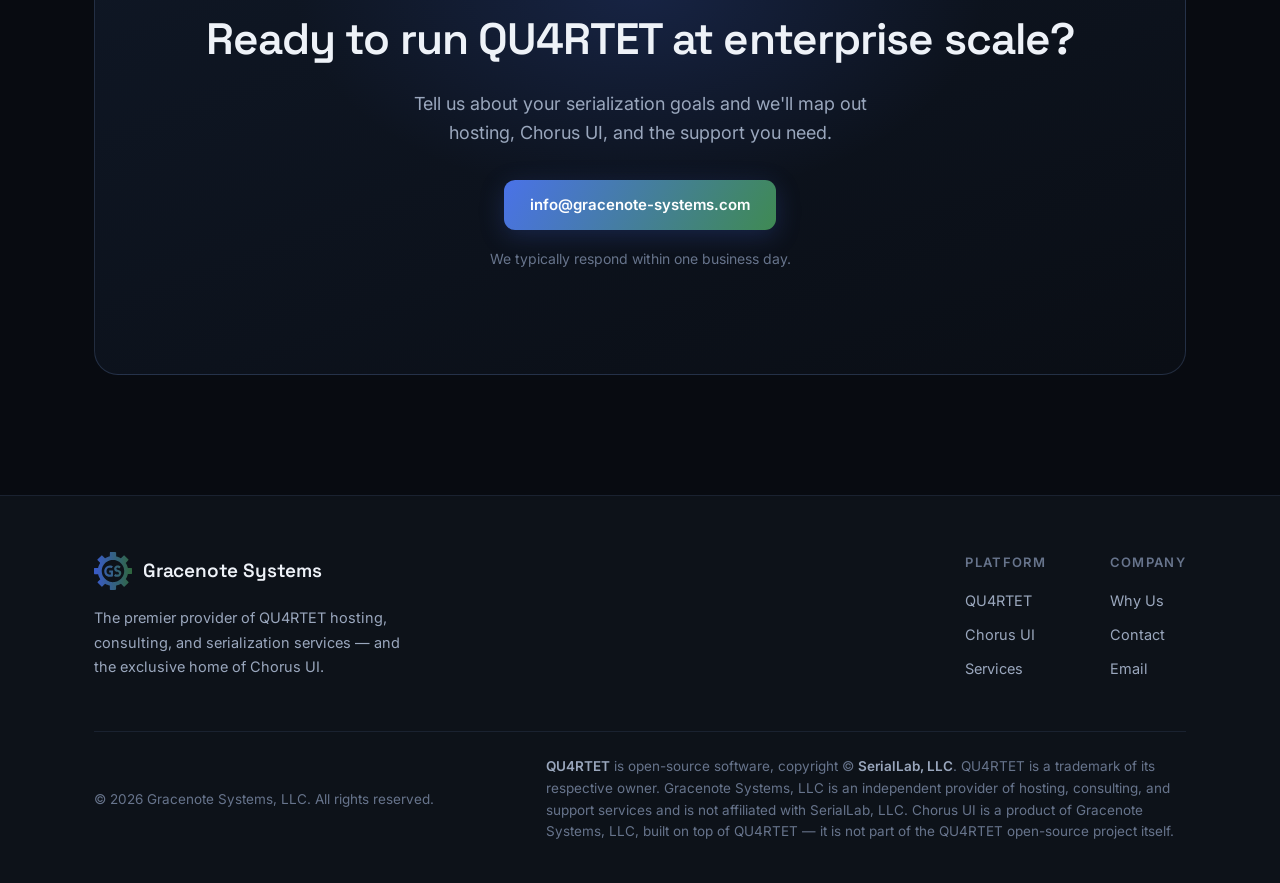
==== commit ab90848b: "new marketing" ====
--- a/index.html
+++ b/index.html
@@ -129,6 +129,7 @@
                         <li><svg viewBox="0 0 24 24" fill="none" stroke="currentColor" stroke-width="2.4" stroke-linecap="round" stroke-linejoin="round"><polyline points="20 6 9 17 4 12"/></svg> Warewolf warehouse module — barcode-driven receiving, picking, packing &amp; shipping</li>
                         <li><svg viewBox="0 0 24 24" fill="none" stroke="currentColor" stroke-width="2.4" stroke-linecap="round" stroke-linejoin="round"><polyline points="20 6 9 17 4 12"/></svg> Real-time inventory with lot, expiry, and hierarchical locations</li>
                         <li><svg viewBox="0 0 24 24" fill="none" stroke="currentColor" stroke-width="2.4" stroke-linecap="round" stroke-linejoin="round"><polyline points="20 6 9 17 4 12"/></svg> Complete audit trail and automatic, compliant EPCIS event generation</li>
+                        <li><svg viewBox="0 0 24 24" fill="none" stroke="currentColor" stroke-width="2.4" stroke-linecap="round" stroke-linejoin="round"><polyline points="20 6 9 17 4 12"/></svg> Fully responsive &mdash; runs cleanly on phone and tablet, right from the warehouse floor</li>
                     </ul>
                     <div class="hero-cta" style="justify-content:flex-start;">
                         <a href="#contact" class="btn btn-primary">Request a Chorus UI demo</a>
